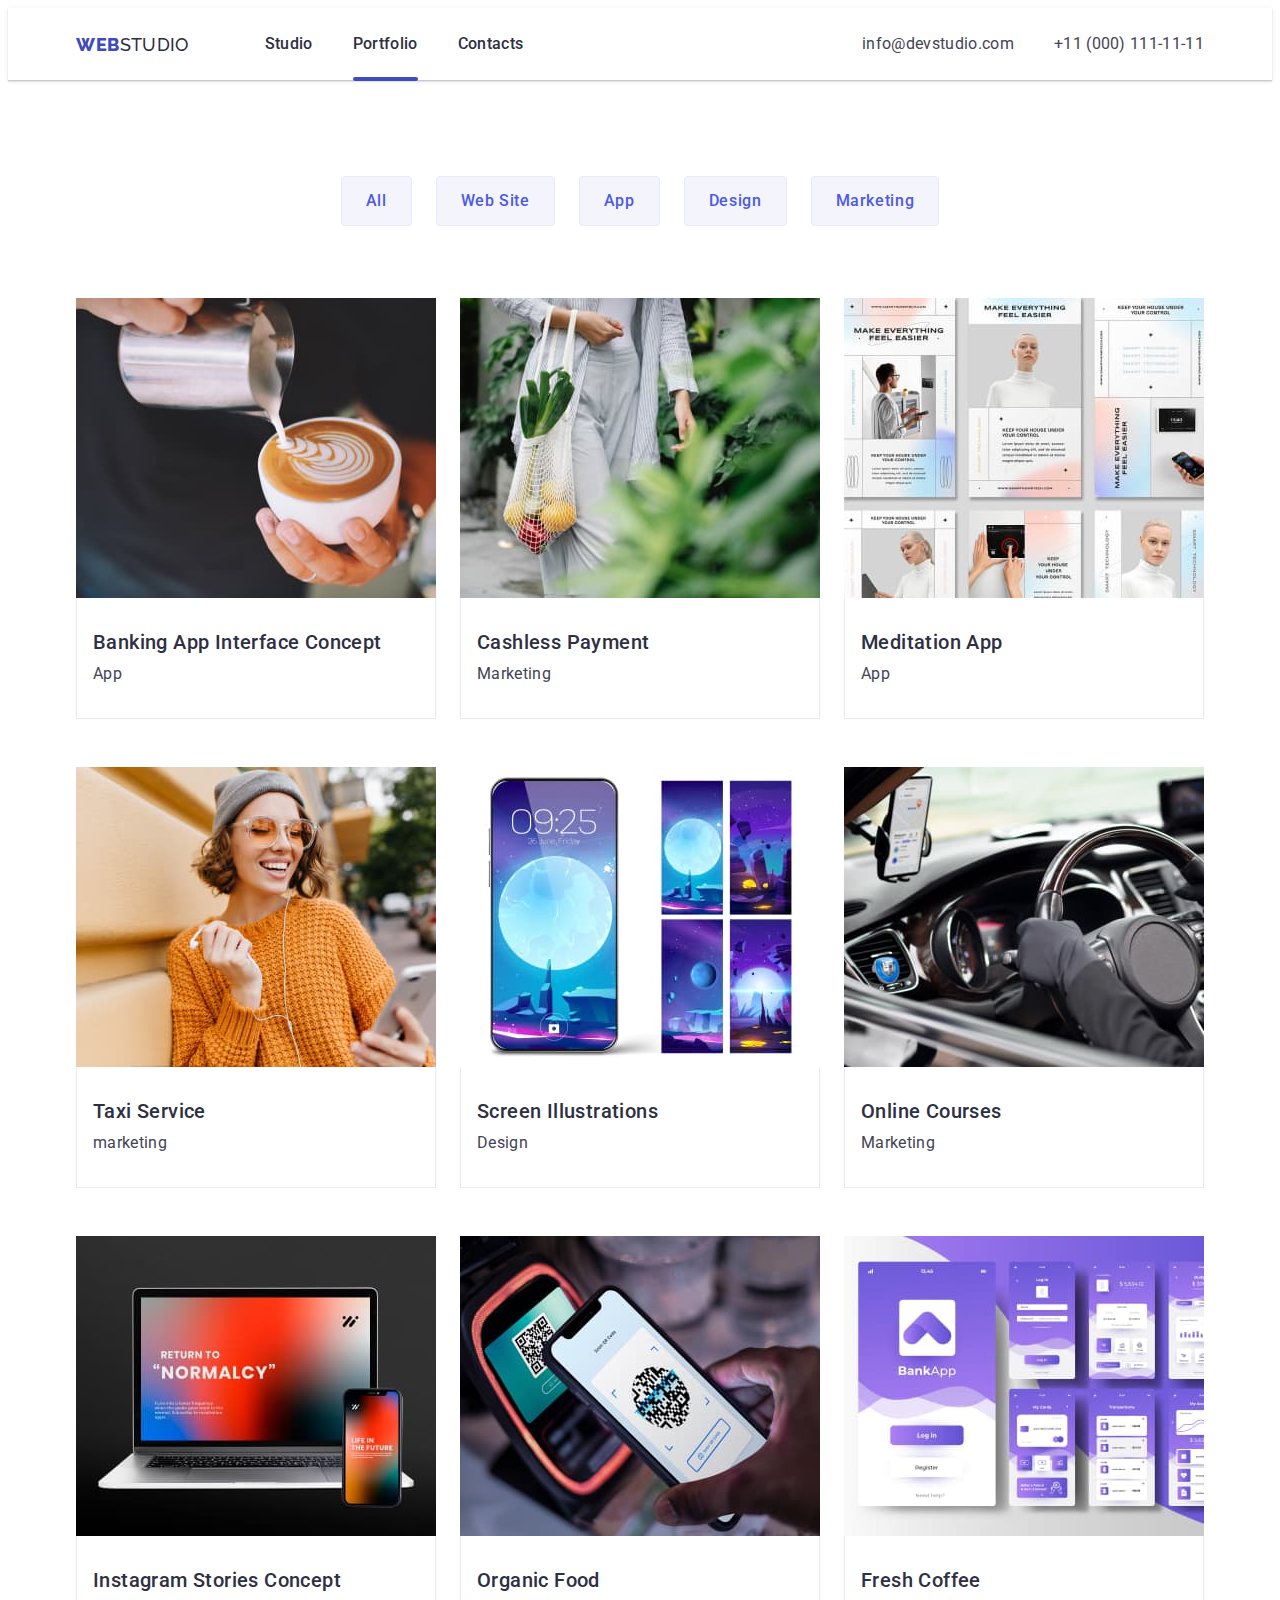
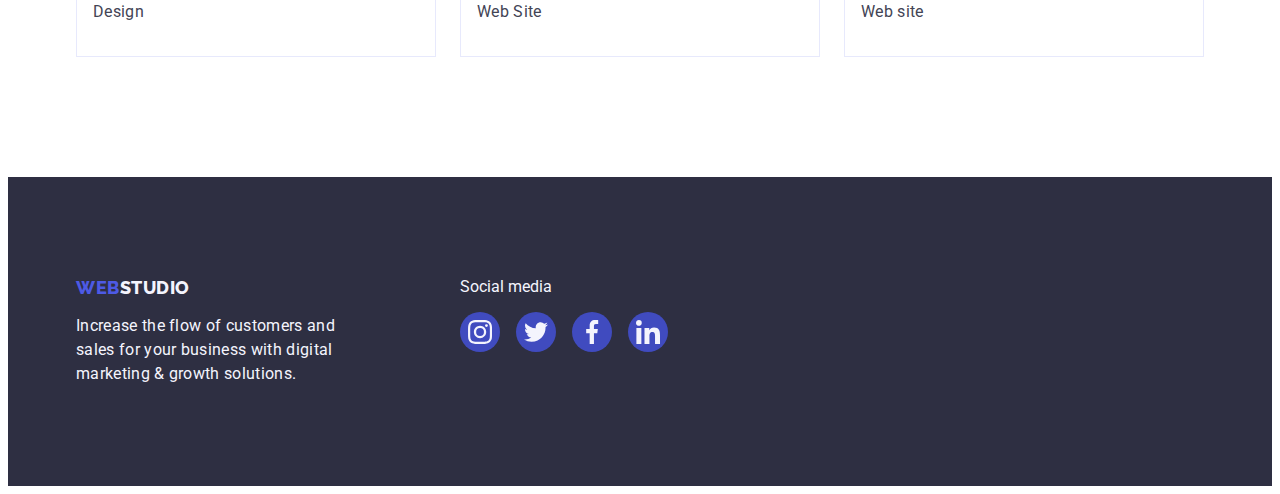
==== portfolio.html @ 316745db "1.01 studio" ====
<!DOCTYPE html>
<html lang="en">
  <head>
    <meta charset="UTF-8" />
    <meta name="viewport" content="width=device-width, initial-scale=1.0" />
    <link rel="preconnect" href="https://fonts.googleapis.com" />
    <link rel="preconnect" href="https://fonts.gstatic.com" crossorigin />
    <link
      href="https://fonts.googleapis.com/css2?family=Raleway:wght@800&family=Roboto:wght@400;500;700;900&display=swap"
      rel="stylesheet"
    />
    <link
      rel="stylesheet"
      href="https://cdnjs.cloudflare.com/ajax/libs/modern-normalize/2.0.0/modern-normalize.min.css"
      integrity="sha512-4xo8blKMVCiXpTaLzQSLSw3KFOVPWhm/TRtuPVc4WG6kUgjH6J03IBuG7JZPkcWMxJ5huwaBpOpnwYElP/m6wg=="
      crossorigin="anonymous"
      referrerpolicy="no-referrer"
    />
    <link href="./css/styles.css" rel="stylesheet" />
    <title>Document</title>
  </head>
  <body>
    <header class="header">
      <div class="container">
        <nav class="nav-header-container">
          <a class="link darklogo" href="./index.html"
            >Web<span class="span-header">Studio</span></a
          >
          <ul class="list header-list-container">
            <li>
              <a class="link menu-list-item" href="./index.html">Studio</a>
            </li>
            <li>
              <a class="link menu-list-item current" href="./portfolio.html"
                >Portfolio</a
              >
            </li>
            <li>
              <a class="link menu-list-item" href="">Contacts</a>
            </li>
          </ul>
        </nav>
        <address class="contacts">
          <ul class="list contacts-list-container">
            <li>
              <a class="link menu-list-item" href="mailto:info@devstudio.com"
                >info@devstudio.com</a
              >
            </li>
            <li>
              <a class="link menu-list-item" href="tel:+110001111111"
                >+11 (000) 111-11-11</a
              >
            </li>
          </ul>
        </address>
      </div>
    </header>
    <main>
      <section id="main" class="portfolio-section-first">
        <div class="container">
          <h1 class="visually-hidden">buttons</h1>
          <ul class="list buttons-section-first">
            <li><button type="button" class="button other">All</button></li>
            <li>
              <button type="button" class="button other">Web Site</button>
            </li>
            <li><button type="button" class="button other">App</button></li>
            <li><button type="button" class="button other">Design</button></li>
            <li>
              <button type="button" class="button other">Marketing</button>
            </li>
          </ul>
          <ul class="list portfolio-table-section-first">
            <li class="portfolio-list-table">
              <a class="link portfolio-card">
                <div class="portfolio-table-ani">
                  <img
                  src="./images/portfolio-1.jpg"
                  alt="banking app interface concept"
                  width="360"
                  height="300"
                />
                <div class="overlay">
                  <p class="overlay-text">
                  14 Stylish and User-Friendly App Design Concepts · Task Manager App · Calorie Tracker App · Exotic Fruit Ecommerce App · Cloud Storage App
                </p>
                </div>
                </div>
                <div class="portfolio-content">
                  <h2 class="portfolio-second">
                    Banking App Interface Concept
                  </h2>
                  <p class="portfolio-p">App</p>
                </div>
              </a>
            </li>
            <li class="portfolio-list-table">
              <a class="link portfolio-card">
                <div class="portfolio-table-ani">
                  <img
                  src="./images/portfolio-2.jpg"
                  alt="Cashless Payment"
                  width="360"
                  height="300"
                />
                <div class="overlay">
                  <p class="overlay-text">
                  14 Stylish and User-Friendly App Design Concepts · Task Manager App · Calorie Tracker App · Exotic Fruit Ecommerce App · Cloud Storage App
                </p>
                </div>
                </div>
                <div class="portfolio-content">
                  <h2 class="portfolio-second">
                    Cashless Payment
                  </h2>
                  <p class="portfolio-p">Marketing</p>
                </div>
              </a>
            </li>
            <li class="portfolio-list-table">
              <a class="link portfolio-card">
                <div class="portfolio-table-ani">
                  <img
                  src="./images/portfolio-3.jpg"
                  alt="Meditation App"
                  width="360"
                  height="300"
                />
                <div class="overlay">
                  <p class="overlay-text">
                  14 Stylish and User-Friendly App Design Concepts · Task Manager App · Calorie Tracker App · Exotic Fruit Ecommerce App · Cloud Storage App
                </p>
                </div>
                </div>
                <div class="portfolio-content">
                  <h2 class="portfolio-second">
                    Meditation App
                  </h2>
                  <p class="portfolio-p">App</p>
                </div>
              </a>
            </li><li class="portfolio-list-table">
              <a class="link portfolio-card">
                <div class="portfolio-table-ani">
                  <img
                  src="./images/portfolio-4.jpg"
                  alt="Taxi Service"
                  width="360"
                  height="300"
                />
                <div class="overlay">
                  <p class="overlay-text">
                  14 Stylish and User-Friendly App Design Concepts · Task Manager App · Calorie Tracker App · Exotic Fruit Ecommerce App · Cloud Storage App
                </p>
                </div>
                </div>
                <div class="portfolio-content">
                  <h2 class="portfolio-second">
                    Taxi Service
                  </h2>
                  <p class="portfolio-p">marketing</p>
                </div>
              </a>
            </li>
            <li class="portfolio-list-table">
              <a class="link portfolio-card">
                <div class="portfolio-table-ani">
                  <img
                  src="./images/portfolio-5.jpg"
                  alt="Screen Illustrations"
                  width="360"
                  height="300"
                />
                <div class="overlay">
                  <p class="overlay-text">
                  14 Stylish and User-Friendly App Design Concepts · Task Manager App · Calorie Tracker App · Exotic Fruit Ecommerce App · Cloud Storage App
                </p>
                </div>
                </div>
                <div class="portfolio-content">
                  <h2 class="portfolio-second">
                    Screen Illustrations
                  </h2>
                  <p class="portfolio-p">Design</p>
                </div>
              </a>
            </li><li class="portfolio-list-table">
              <a class="link portfolio-card">
                <div class="portfolio-table-ani">
                  <img
                  src="./images/portfolio-6.jpg"
                  alt="Online Courses"
                  width="360"
                  height="300"
                />
                <div class="overlay">
                  <p class="overlay-text">
                  14 Stylish and User-Friendly App Design Concepts · Task Manager App · Calorie Tracker App · Exotic Fruit Ecommerce App · Cloud Storage App
                </p>
                </div>
                </div>
                <div class="portfolio-content">
                  <h2 class="portfolio-second">
                    Online Courses
                  </h2>
                  <p class="portfolio-p">Marketing</p>
                </div>
              </a>
            </li><li class="portfolio-list-table">
              <a class="link portfolio-card">
                <div class="portfolio-table-ani">
                  <img
                  src="./images/portfolio-7.jpg"
                  alt="Instagram Stories Concept"
                  width="360"
                  height="300"
                />
                <div class="overlay">
                  <p class="overlay-text">
                  14 Stylish and User-Friendly App Design Concepts · Task Manager App · Calorie Tracker App · Exotic Fruit Ecommerce App · Cloud Storage App
                </p>
                </div>
                </div>
                <div class="portfolio-content">
                  <h2 class="portfolio-second">
                    Instagram Stories Concept
                  </h2>
                  <p class="portfolio-p">Design</p>
                </div>
              </a>
            </li><li class="portfolio-list-table">
              <a class="link portfolio-card">
                <div class="portfolio-table-ani">
                  <img
                  src="./images/portfolio-8.jpg"
                  alt="Organic Food"
                  width="360"
                  height="300"
                />
                <div class="overlay">
                  <p class="overlay-text">
                  14 Stylish and User-Friendly App Design Concepts · Task Manager App · Calorie Tracker App · Exotic Fruit Ecommerce App · Cloud Storage App
                </p>
                </div>
                </div>
                <div class="portfolio-content">
                  <h2 class="portfolio-second">
                    Organic Food
                  </h2>
                  <p class="portfolio-p">Web Site</p>
                </div>
              </a>
            </li>
            <li class="portfolio-list-table">
              <a class="link portfolio-card">
                <div class="portfolio-table-ani">
                  <img
                  src="./images/portfolio-9.jpg"
                  alt="Fresh Coffee"
                  width="360"
                  height="300"
                />
                <div class="overlay">
                  <p class="overlay-text">
                  14 Stylish and User-Friendly App Design Concepts · Task Manager App · Calorie Tracker App · Exotic Fruit Ecommerce App · Cloud Storage App
                </p>
                </div>
                </div>
                <div class="portfolio-content">
                  <h2 class="portfolio-second">
                    Fresh Coffee
                  </h2>
                  <p class="portfolio-p">Web site</p>
                </div>
              </a>
            </li>
          </ul>
        </div>
      </section>
    </main>
    <footer class="footer">
      <div class="container">
        <div class="footer-logo-container">
          <a href="./index.html" class="footer-logo link"
            >Web<span class="footer-span">Studio</span></a
          >
          <p class="footer-text">
            Increase the flow of customers and sales for your business with
            digital marketing & growth solutions.
          </p>
        </div>
      
      <div class="footer-social-media">
        <p>Social media</p>
        <div class="footer-social-media-icons">
          <div class="footer-icons">
            <svg class="try" width="24" height="24">
              <use href="./icons.svg#icon-instagram"></use>
            </svg>
          </div>
          <div class="footer-icons">
            <svg class="try" width="24" height="24">
              <use href="./icons.svg#icon-twitter"></use>
            </svg>
          </div>
          <div class="footer-icons">
            <svg class="try" width="24" height="24">
              <use href="./icons.svg#icon-facebook"></use>
            </svg>
          </div>
          <div class="footer-icons">
            <svg class="try" width="24" height="24">
              <use href="./icons.svg#icon-linkedin"></use>
            </svg>
          </div>
        </div>
      </div>
      </div>
      </footer>
    
  </body>
</html>
---- css/styles.css ----
:root {
  --font-family: "Roboto", sans-serif;
  --font-family-raleway: "Raleway", sans-serif;
  --color: #434455;
  --background-color: #ffffff;
  --primary-brand-color: #4d5ae5;
  --pressed-state-color: #404bbf;
  --dark-color: #2e2f42;
  --success-color: #31d0aa;
  --text-color: #434455;
  --subtle-text-color: #8e8f99;
  --light-text-color: #f4f4fd;
  --accent-color: #e7e9fc;
}
* {
  box-sizing: border-box;
}

h1,
h2,
h3,
h4,
h5,
h6,
p {
  margin: 0;
}
ul,
ol {
  padding-left: 0;
  margin: 0;
}
img {
  display: block;
}
button {
  border: none;
}

body {
  font-family: var(--font-family);
  color: var(--color);
  background-color: var(--background-color);
}

.darklogo {
  font-family: var(--font-family-raleway);
  font-weight: 800;
  font-size: 18px;
  line-height: 1.17;
  letter-spacing: 0.03em;
  text-transform: uppercase;
  color: var(--pressed-state-color);
  margin-right: 76px; 
  transition: color 250ms cubic-bezier(0.4, 0, 0.2, 1);
}

.darklogo:hover {
  /* transition: color 250ms cubic-bezier(0.4, 0, 0.2, 1); */
}

.darklogo span {
  color: #2e2f42;
  list-style: none;
  font-weight: 500;
  font-size: 18px;
  line-height: 1.5;
  letter-spacing: 0.02em;
}
.link {
  text-decoration: none;
}

.menu-list-item {
  position: relative;
  display: flex;
  font-size: 16px;
  font-style: normal;
  font-weight: 500;
  line-height: 1.5;
  letter-spacing: 0.02em;
  color: var(--dark-color);
  padding-bottom: 24px;
  padding-top: 24px;
  transition: color 250ms ease;
}

.list {
  list-style: none;
}

.contacts .menu-list-item {
  font-weight: 400;
  color: var(--text-color);
}

.contacts {
  font-style: normal;
}
.menu-list-item:hover,
.menu-list-item:focus {
  transition: color 250ms cubic-bezier(0.4, 0, 0.2, 1);
  color: var(--pressed-state-color);
}

.section-first {
  max-width: 1440px;
  margin: 0 auto;
  padding: 188px 0;
  background-image: linear-gradient(
      rgba(46, 47, 66, 0.7),
      rgba(46, 47, 66, 0.7)
    ),
    url(../images/herobg.jpg);
  background-repeat: no-repeat;
  background-position: center;
}

.h-main {
  font-size: 56px;
  line-height: 1.07;
  text-align: center;
  letter-spacing: 0.02em;
  color: #ffffff;
  max-width: 496px;
  margin-right: auto;
  margin-left: auto;
  margin-bottom: 48px;
}

.btn-main {
  display: block;
  min-width: 169px;
  background-color: #4d5ae5;
  font-family: "Roboto", sans-serif;
  font-weight: 500;
  font-size: 16px;
  line-height: 1.5;
  letter-spacing: 0.04em;
  color: #ffffff;
  cursor: pointer;
  border-radius: 4px;
  background: var(--iris, #4d5ae5);
  box-shadow: 0px 4px 4px 0px rgba(0, 0, 0, 0.15);
  padding: 16px 32px;
  margin-right: auto;
  margin-left: auto;
  transition: background-color 250ms ease;
}

.btn-main:hover {
  background-color: #404bbf;
  cursor: pointer;
}

.btn-main:focus {
  background-color: #404bbf;
  cursor: pointer;
}

.section-second-h-second {
  font-weight: 500;
  font-size: 20px;
  line-height: 1.2;
  letter-spacing: 0.02em;
  color: var(--dark-color);
}

.list p {
  line-height: 1.5;
  letter-spacing: 0.02em;
}

.section-third-h-second {
  font-size: 36px;
  line-height: 1.11;
  text-align: center;
  letter-spacing: 0.02em;
  text-transform: capitalize;
  color: var(--dark-color);
}

.section-third {
  padding-bottom: 120px;
}

.section-fourth {
  background-color: #f4f4fd;
  padding: 120px 0;
}
.section-fourth-h-second {
  margin-bottom: 72px;
  font-size: 36px;
  line-height: 1.11;
  text-align: center;
  letter-spacing: 0.02em;
  text-transform: capitalize;
  color: var(--dark-color);
}

.section4 .list {
  background-color: #ffffff;
}
.section-fourth-h-third {
  font-family: Roboto;
  font-size: 20px;
  font-style: normal;
  font-weight: 500;
  line-height: 1.2;
  letter-spacing: 0.02em;
  color: var(--dark-color);
}

.section-fourth p {
  font-size: 16px;
  line-height: 1.5;
  letter-spacing: 0.02em;
  padding-bottom: 8px;
}
.footer {
  background-color: #2e2f42;
  padding: 100px 0;
}

.footer-text {
  line-height: 1.5;
  color: var(--light-text-color);
  letter-spacing: 0.02em;
}

.footer-logo {
  font-family: "Raleway", sans-serif;
  font-weight: 800;
  font-size: 18px;
  line-height: 1.17;
  letter-spacing: 0.03em;
  text-transform: uppercase;
  color: var(--primary-brand-color);
}

.footer-span {
  color: var(--light-text-color);
}

.button {
  border: 1px solid #e7e9fc;
  text-align: center;
  font-family: Roboto, sans-serif;
  font-size: 16px;
  font-style: normal;
  font-weight: 500;
  line-height: 1.5;
  letter-spacing: 0.04em;
  cursor: pointer;
  color: var(--primary-brand-color);
  padding: 12px 24px;
  border-radius: 4px;
  background-color: #f4f4fd;
}
.other {
  transition: color 250ms ease, background-color 250ms ease;
}
.other:hover {
  background-color: var(--pressed-state-color);
  color: #ffffff;
  cursor: pointer;
  border: 1px solid transparent;
}

.other:focus {
  background-color: var(--pressed-state-color);
  color: #ffffff;
  cursor: pointer;
  border: 1px solid transparent;
}

.buttons-section-first {
  margin-bottom: 72px;
}

.portfolio-second {
  font-weight: 500;
  font-size: 20px;
  line-height: 1.2;
  letter-spacing: 0.02em;
  color: var(--dark-color);
}

.portfolio-p {
  font-size: 16px;
  line-height: 1.5;
  letter-spacing: 0.02em;
  color: var(--color);
}

.section-second {
  padding: 120px 0;
}

.section-second-h-third {
  margin-bottom: 8px;
  font-weight: 500;
  font-size: 20px;
  line-height: 1.2;
  letter-spacing: 0.02em;
  color: var(--dark-color);
}

/* .section-fourth-list-li {
  background-color: red;
} */

.section-fourth-list-li :hover .social-media-container {
  background-color: var(--pressed-state-color);
}

.porfolio-list-li {
  font-weight: 500;
  line-height: 1.5;
  letter-spacing: 0.02em;
  color: var(--dark-color);
}

.porfolio-list-li:hover {
  color: #404bbf;
}

.porfolio-list-li:focus {
  color: #404bbf;
}

.container {
  width: 1158px;
  padding-left: 15px;
  padding-right: 15px;
  margin: 0 auto;
}

.header {
  box-shadow: 0px 2px 1px rgba(46, 47, 66, 0.08),
    0px 1px 1px rgba(46, 47, 66, 0.16), 0px 1px 6px rgba(46, 47, 66, 0.08);
}

header .container {
  display: flex;
  justify-content: space-between;
  align-items: center;
}

/* .header {
  border-bottom: 1px solid #e7e9fc;
} */

.header-list-container,
.nav-header-container,
.contacts-list-container {
  display: flex;
  flex-direction: row;
  align-items: center;
}

.nav-header-container {
  position: relative;
}

.header-list-container {
  gap: 40px;
}

.contacts-list-container {
  gap: 40px;
}

.section-second-list-container {
  display: flex;
  gap: 24px;
}
.section-second-list-container li {
  flex-basis: calc(100% / 4);
  flex-direction: column;
  align-items: flex-start;
  gap: 8px;
  display: flex;
}
.section-third-h-second {
  margin-bottom: 72px;
}

.section-third-list-images {
  display: flex;
  gap: 24px;
}

.section-third-list-images li {
  display: inline-flex;
  flex-direction: column;
  align-items: flex-start;
}

.section-fourth-images {
  display: flex;
  gap: 24px;
}

.section-fourth-list-li {
  display: inline-flex;
  padding-bottom: 0px;
  flex-direction: column;
  justify-content: center;
  align-items: center;
  border-radius: 0px 0px 4px 4px;
  background: var(--white, #fff);
  box-shadow: 0px 2px 1px 0px rgba(46, 47, 66, 0.08),
    0px 1px 1px 0px rgba(46, 47, 66, 0.16),
    0px 1px 6px 0px rgba(46, 47, 66, 0.08);
}

.footer .container {
}

.footer-text {
  width: 264px;
}

.h-main {
  max-width: 496px;
}

.card-content {
  padding-top: 32px;
  padding-bottom: 32px;
  text-align: center;
  width: 100%;
}

.section-fourth-h-third {
  margin-bottom: 8px;
}

.visually-hidden {
  position: absolute;
  width: 1px;
  height: 1px;
  margin: -1px;
  border: 0;
  padding: 0;
  white-space: nowrap;
  clip-path: inset(100%);
  clip: rect(0 0 0 0);
  overflow: hidden;
}

.buttons-section-first {
  display: flex;
  align-items: center;
  justify-content: center;
  gap: 24px;
}

.portfolio-table-section-first {
  display: flex;
  flex-wrap: wrap;
  column-gap: 24px;
  row-gap: 48px;
}

.portfolio-content {
  border: 1px solid #e7e9fc;
  border-top: none;
  padding: 32px 16px;
}

.portfolio-second {
  margin-bottom: 8px;
}

.portfolio-section-first {
  padding: 96px 0 120px 0;
}

.footer-logo {
  display: inline-block;
  margin-bottom: 16px;
}

.portfolio-list-table {
  width: calc((100% - 48px) / 3);
  transition: 250ms ease;
}

.section-fifth-h-second {
  display: flex;
  font-size: 36px;
  font-style: normal;
  font-weight: 700;
  line-height: 40px;
  letter-spacing: 0.72px;
  text-transform: capitalize;
  margin-bottom: 72px;
  justify-content: center;
}

.section-fifth {
  padding: 120px;
}

.list-advantages-box {
  border-radius: 4px;
  background: var(--cloud, #f4f4fd);
  width: 264px;
  height: 112px;
  display: flex;
  justify-content: center;
  align-items: center;
}

.social-media-container-list {
  display: flex;
  width: 100%;
  gap: 24px;
  justify-content: center;
}

.menu-list-item::after {
  display: block;
  content: "";
  width: 100%;
  height: 4px;
  position: absolute;
  bottom: 0;
  left: 0;
  border-radius: 2px;
}

.menu-list-item.current::after {
  background-color: var(--pressed-state-color);
  bottom: -1px;
}

.social-media-container {
  display: flex;
  align-items: center;
  justify-content: center;
  border-radius: 50%;
  width: 40px;
  height: 40px;
  background-color: var(--primary-brand-color);
  transition: background-color 250ms ease;
}
.customers-list-container {
  display: flex;
  width: 100%;
  gap: 24px;
}

.customers-logos {
  border-radius: 4px;
  border: 1px solid var(--lightslate, #8e8f99);
}

.footer-icons {
  border-radius: 50%;
  background-color: #404bbf;
  width: 40px;
  height: 40px;
  display: flex;
  align-items: center;
  justify-content: center;
}

.footer-social-media {
  display: flex;
  flex-direction: column;
  width: 208px;
  height: 80px;
  gap: 16px;
}

.footer-social-media-icons {
  display: flex;
  gap: 16px;
}

.footer-social-media p {
  color: var(--light-text-color);
}

footer .container {
  display: flex;
  gap: 120px;
}
.customers-logos-icons {
  fill: #8e8f99;
  transition: fill 250ms ease;
}

.customers-logos-icons:hover,
.customers-logos-icons:focus {
  fill: #404bbf;
}

.try {
  fill: #f4f4fd;
}

.backdrop.is-hidden {
  opacity: 0;
  pointer-events: none;
  visibility: hidden;
}

.backdrop {
  position: fixed;
  top: 0;
  left: 0;
  width: 100%;
  height: 100%;
  background-color: rgba(46, 47, 66, 0.7);
  transition: transform 250ms ease-in opacity 250ms ease-out;
  transition: opacity 250ms ease-out, visibility 250ms ease-out;
}

.modal {
  width: 408px;
  height: 584px;

  border-radius: 4px;
  background: var(--dairy, #fcfcfc);
  box-shadow: 0px 2px 1px 0px rgba(0, 0, 0, 0.2),
    0px 1px 3px 0px rgba(0, 0, 0, 0.12), 0px 1px 1px 0px rgba(0, 0, 0, 0.14);

  position: absolute;
  top: 50%;
  left: 50%;

  transform: translateX(-50%) translateY(-50%);
  opacity: 1;
}

.backdrop.is-hidden .modal {
  transform: translateX(-50%) translateY(-70%);
  opacity: 0;
}

.modal-btn {
  position: absolute;
  top: 24px;
  right: 24px;
  display: flex;
  align-items: center;
  justify-content: center;
  padding: 0;
  background-color: transparent;
}

.overlay {
  position: absolute;
  top: 0;
  left: 0;
  width: 100%;
  height: 100%;

  transform: translateY(100%);
  transition-property: transform;
  transition-duration: 300ms;
  display: flex;
  align-items: center;
  justify-content: center;

  background: var(--iris, #4d5ae5);
}

.overlay-text {
  color: var(--cloud, #f4f4fd);
  /* Body */
  font-family: Roboto;
  font-size: 16px;
  font-style: normal;
  font-weight: 400;
  line-height: 24px; /* 150% */
  letter-spacing: 0.32px;
  width: 296px;
  height: 96px;
}

.portfolio-table-ani {
  position: relative;
  overflow: hidden;
}

.portfolio-table-ani:hover .overlay {
  transform: translateY(0);
}

.portfolio-list-table:hover {
  background: var(--white, #fff);
  box-shadow: 0px 2px 1px 0px rgba(46, 47, 66, 0.08),
    0px 1px 1px 0px rgba(46, 47, 66, 0.16),
    0px 1px 6px 0px rgba(46, 47, 66, 0.08);
}
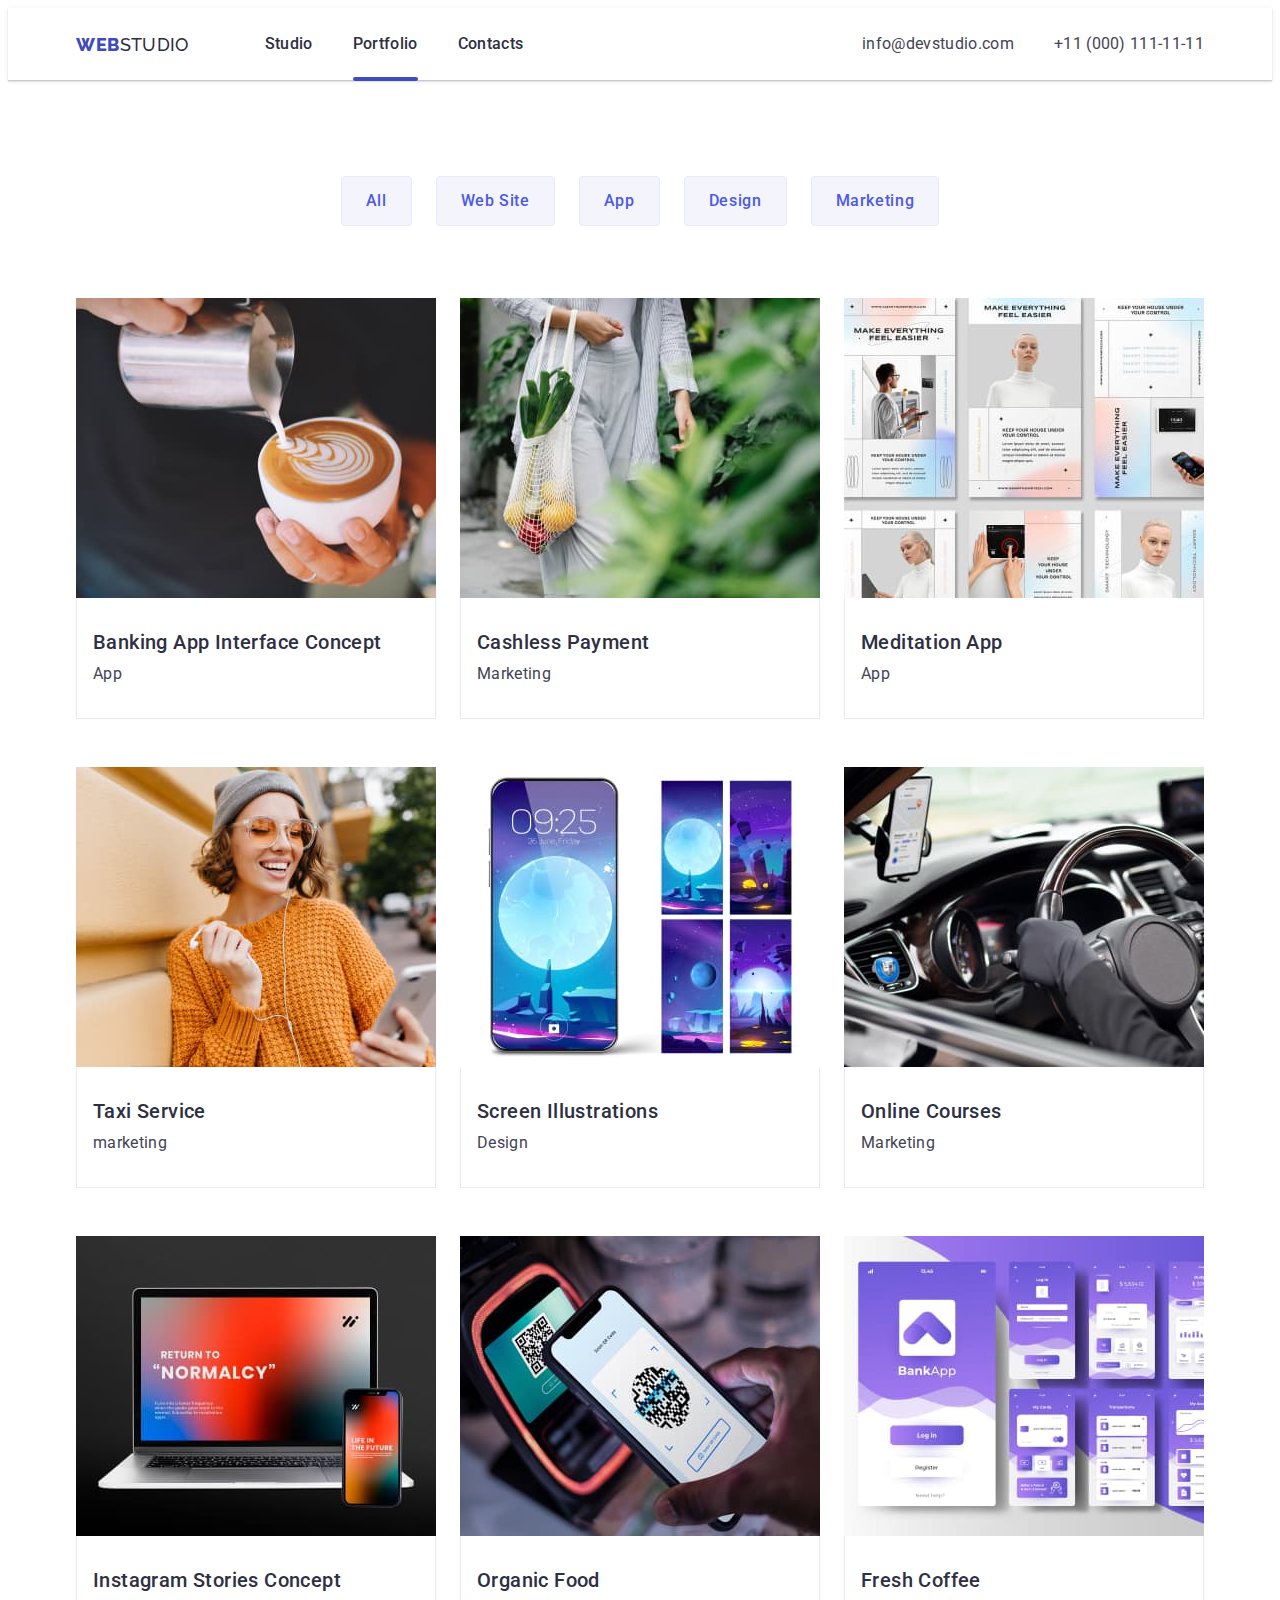
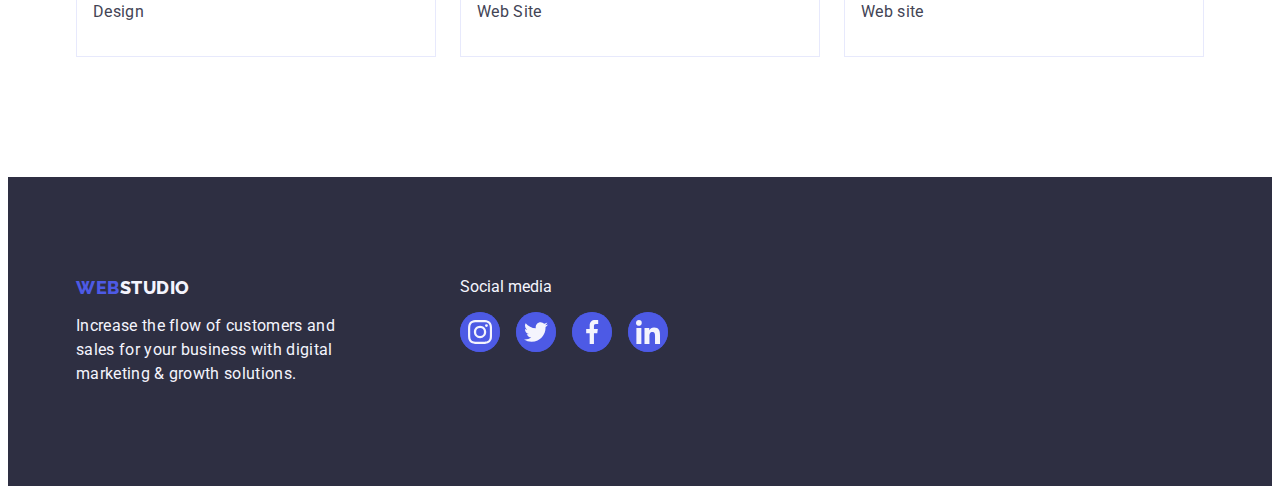
==== commit ceb94770: "1.07" ====
--- a/portfolio.html
+++ b/portfolio.html
@@ -251,8 +251,7 @@
                   <p class="portfolio-p">Web Site</p>
                 </div>
               </a>
-            </li>
-            <li class="portfolio-list-table">
+            </li><li class="portfolio-list-table">
               <a class="link portfolio-card">
                 <div class="portfolio-table-ani">
                   <img
@@ -293,28 +292,36 @@
       
       <div class="footer-social-media">
         <p>Social media</p>
-        <div class="footer-social-media-icons">
-          <div class="footer-icons">
-            <svg class="try" width="24" height="24">
-              <use href="./icons.svg#icon-instagram"></use>
-            </svg>
-          </div>
-          <div class="footer-icons">
-            <svg class="try" width="24" height="24">
-              <use href="./icons.svg#icon-twitter"></use>
-            </svg>
-          </div>
-          <div class="footer-icons">
-            <svg class="try" width="24" height="24">
-              <use href="./icons.svg#icon-facebook"></use>
-            </svg>
-          </div>
-          <div class="footer-icons">
-            <svg class="try" width="24" height="24">
-              <use href="./icons.svg#icon-linkedin"></use>
-            </svg>
-          </div>
-        </div>
+          <ul class="footer-icons-list">
+              <li class="footer-icons">
+                <a href="" class="footer-links-icons">
+                <svg class="try" width="24" height="24">
+                  <use href="./images/icons.svg#icon-instagram"></use>
+                </svg>
+                </a>
+              </li>
+              <li class="footer-icons">
+                <a href="" class="footer-links-icons">
+                <svg class="try" width="24" height="24">
+                  <use href="./images/icons.svg#icon-twitter"></use>
+                </svg>
+                </a>
+              </li>
+              <li class="footer-icons">
+                <a href="" class="footer-links-icons">
+                <svg class="try" width="24" height="24">
+                  <use href="./images/icons.svg#icon-facebook"></use>
+                </svg>
+                </a>
+              </li>
+              <li class="footer-icons">
+                <a href="" class="footer-links-icons">
+                <svg class="try" width="24" height="24">
+                  <use href="./images/icons.svg#icon-linkedin"></use>
+                </svg>
+                </a>
+              </li>
+          </ul>
       </div>
       </div>
       </footer>
--- a/css/styles.css
+++ b/css/styles.css
@@ -27,6 +27,7 @@
 }
 ul,
 ol {
+  list-style-type: none;
   padding-left: 0;
   margin: 0;
 }
@@ -547,7 +548,7 @@
   background-color: var(--primary-brand-color);
   transition: background-color 250ms ease;
 }
-.customers-list-container {
+.customers-list-logos {
   display: flex;
   width: 100%;
   gap: 24px;
@@ -576,7 +577,7 @@
   gap: 16px;
 }
 
-.footer-social-media-icons {
+.footer-icons-list {
   display: flex;
   gap: 16px;
 }
@@ -698,3 +699,14 @@
     0px 1px 1px 0px rgba(46, 47, 66, 0.16),
     0px 1px 6px 0px rgba(46, 47, 66, 0.08);
 }
+
+.footer-links-icons {
+  width: 100%;
+  height: 100%;
+  background-color: var(--primary-brand-color);
+  border-radius: 50%;
+  display: flex;
+  align-items: center;
+  justify-content: center;
+  
+}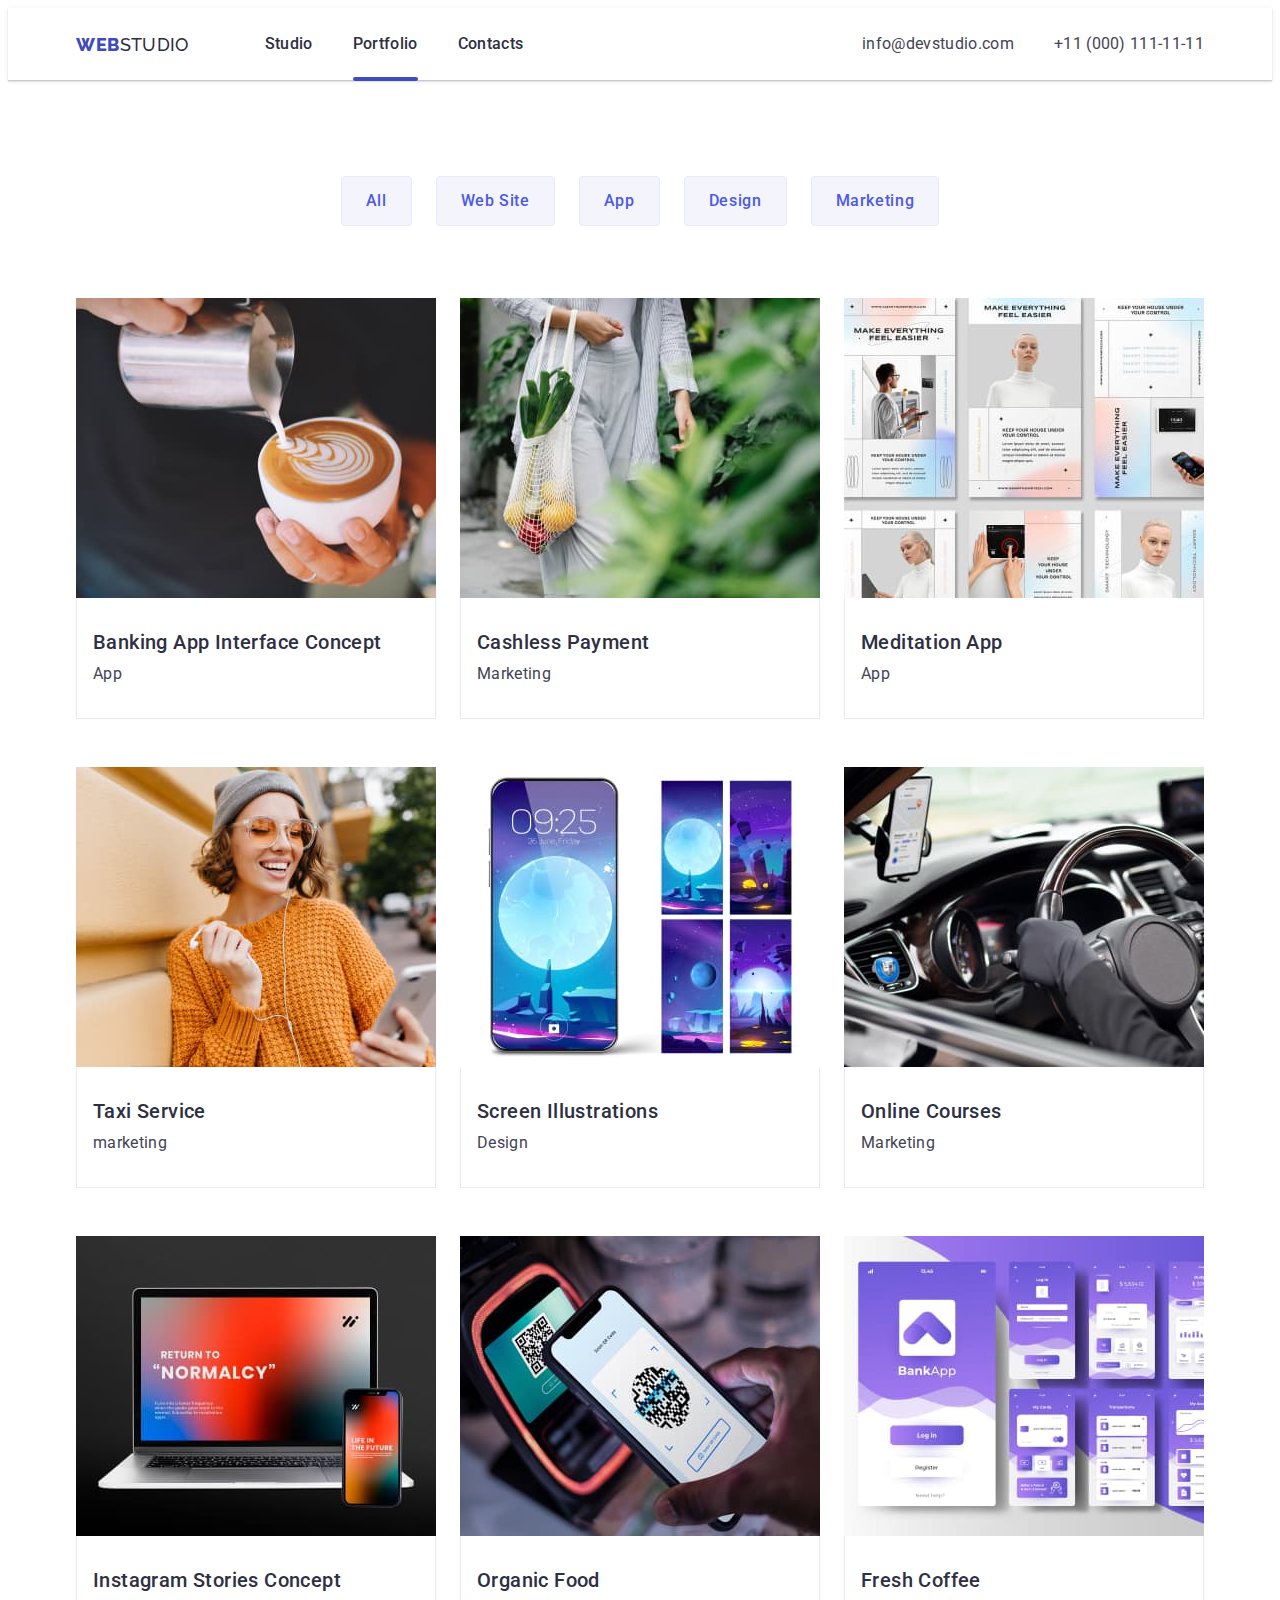
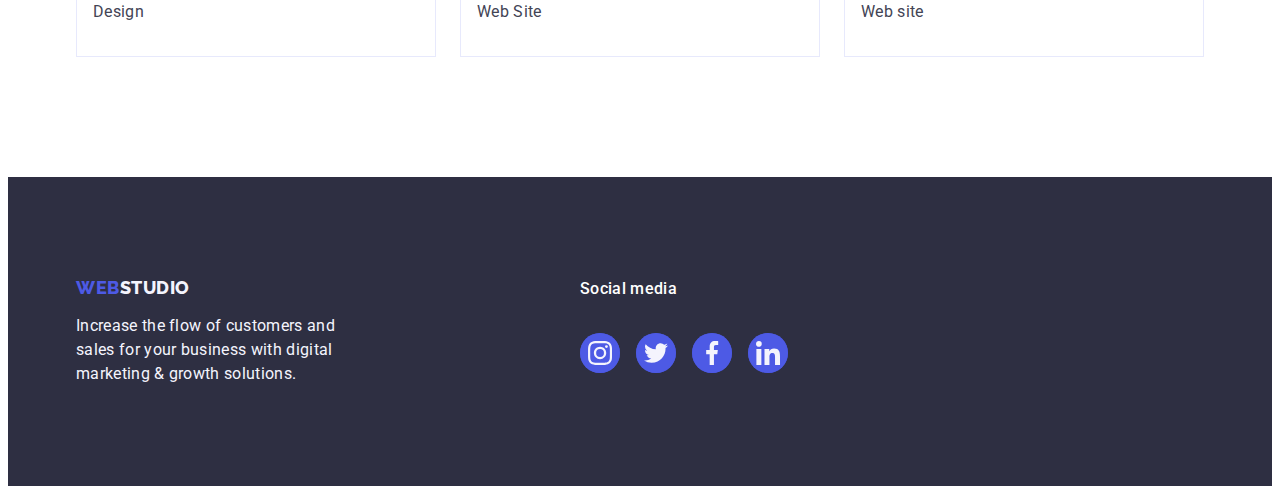
==== commit 656f3526: "1.1 home" ====
--- a/portfolio.html
+++ b/portfolio.html
@@ -76,16 +76,18 @@
               <a class="link portfolio-card">
                 <div class="portfolio-table-ani">
                   <img
-                  src="./images/portfolio-1.jpg"
-                  alt="banking app interface concept"
-                  width="360"
-                  height="300"
-                />
-                <div class="overlay">
-                  <p class="overlay-text">
-                  14 Stylish and User-Friendly App Design Concepts · Task Manager App · Calorie Tracker App · Exotic Fruit Ecommerce App · Cloud Storage App
-                </p>
-                </div>
+                    src="./images/portfolio-1.jpg"
+                    alt="banking app interface concept"
+                    width="360"
+                    height="300"
+                  />
+                  <div class="overlay">
+                    <p class="overlay-text">
+                      14 Stylish and User-Friendly App Design Concepts · Task
+                      Manager App · Calorie Tracker App · Exotic Fruit Ecommerce
+                      App · Cloud Storage App
+                    </p>
+                  </div>
                 </div>
                 <div class="portfolio-content">
                   <h2 class="portfolio-second">
@@ -99,21 +101,21 @@
               <a class="link portfolio-card">
                 <div class="portfolio-table-ani">
                   <img
-                  src="./images/portfolio-2.jpg"
-                  alt="Cashless Payment"
-                  width="360"
-                  height="300"
-                />
-                <div class="overlay">
-                  <p class="overlay-text">
-                  14 Stylish and User-Friendly App Design Concepts · Task Manager App · Calorie Tracker App · Exotic Fruit Ecommerce App · Cloud Storage App
-                </p>
-                </div>
-                </div>
-                <div class="portfolio-content">
-                  <h2 class="portfolio-second">
-                    Cashless Payment
-                  </h2>
+                    src="./images/portfolio-2.jpg"
+                    alt="Cashless Payment"
+                    width="360"
+                    height="300"
+                  />
+                  <div class="overlay">
+                    <p class="overlay-text">
+                      14 Stylish and User-Friendly App Design Concepts · Task
+                      Manager App · Calorie Tracker App · Exotic Fruit Ecommerce
+                      App · Cloud Storage App
+                    </p>
+                  </div>
+                </div>
+                <div class="portfolio-content">
+                  <h2 class="portfolio-second">Cashless Payment</h2>
                   <p class="portfolio-p">Marketing</p>
                 </div>
               </a>
@@ -122,43 +124,44 @@
               <a class="link portfolio-card">
                 <div class="portfolio-table-ani">
                   <img
-                  src="./images/portfolio-3.jpg"
-                  alt="Meditation App"
-                  width="360"
-                  height="300"
-                />
-                <div class="overlay">
-                  <p class="overlay-text">
-                  14 Stylish and User-Friendly App Design Concepts · Task Manager App · Calorie Tracker App · Exotic Fruit Ecommerce App · Cloud Storage App
-                </p>
-                </div>
-                </div>
-                <div class="portfolio-content">
-                  <h2 class="portfolio-second">
-                    Meditation App
-                  </h2>
+                    src="./images/portfolio-3.jpg"
+                    alt="Meditation App"
+                    width="360"
+                    height="300"
+                  />
+                  <div class="overlay">
+                    <p class="overlay-text">
+                      14 Stylish and User-Friendly App Design Concepts · Task
+                      Manager App · Calorie Tracker App · Exotic Fruit Ecommerce
+                      App · Cloud Storage App
+                    </p>
+                  </div>
+                </div>
+                <div class="portfolio-content">
+                  <h2 class="portfolio-second">Meditation App</h2>
                   <p class="portfolio-p">App</p>
                 </div>
               </a>
-            </li><li class="portfolio-list-table">
-              <a class="link portfolio-card">
-                <div class="portfolio-table-ani">
-                  <img
-                  src="./images/portfolio-4.jpg"
-                  alt="Taxi Service"
-                  width="360"
-                  height="300"
-                />
-                <div class="overlay">
-                  <p class="overlay-text">
-                  14 Stylish and User-Friendly App Design Concepts · Task Manager App · Calorie Tracker App · Exotic Fruit Ecommerce App · Cloud Storage App
-                </p>
-                </div>
-                </div>
-                <div class="portfolio-content">
-                  <h2 class="portfolio-second">
-                    Taxi Service
-                  </h2>
+            </li>
+            <li class="portfolio-list-table">
+              <a class="link portfolio-card">
+                <div class="portfolio-table-ani">
+                  <img
+                    src="./images/portfolio-4.jpg"
+                    alt="Taxi Service"
+                    width="360"
+                    height="300"
+                  />
+                  <div class="overlay">
+                    <p class="overlay-text">
+                      14 Stylish and User-Friendly App Design Concepts · Task
+                      Manager App · Calorie Tracker App · Exotic Fruit Ecommerce
+                      App · Cloud Storage App
+                    </p>
+                  </div>
+                </div>
+                <div class="portfolio-content">
+                  <h2 class="portfolio-second">Taxi Service</h2>
                   <p class="portfolio-p">marketing</p>
                 </div>
               </a>
@@ -167,109 +170,113 @@
               <a class="link portfolio-card">
                 <div class="portfolio-table-ani">
                   <img
-                  src="./images/portfolio-5.jpg"
-                  alt="Screen Illustrations"
-                  width="360"
-                  height="300"
-                />
-                <div class="overlay">
-                  <p class="overlay-text">
-                  14 Stylish and User-Friendly App Design Concepts · Task Manager App · Calorie Tracker App · Exotic Fruit Ecommerce App · Cloud Storage App
-                </p>
-                </div>
-                </div>
-                <div class="portfolio-content">
-                  <h2 class="portfolio-second">
-                    Screen Illustrations
-                  </h2>
+                    src="./images/portfolio-5.jpg"
+                    alt="Screen Illustrations"
+                    width="360"
+                    height="300"
+                  />
+                  <div class="overlay">
+                    <p class="overlay-text">
+                      14 Stylish and User-Friendly App Design Concepts · Task
+                      Manager App · Calorie Tracker App · Exotic Fruit Ecommerce
+                      App · Cloud Storage App
+                    </p>
+                  </div>
+                </div>
+                <div class="portfolio-content">
+                  <h2 class="portfolio-second">Screen Illustrations</h2>
                   <p class="portfolio-p">Design</p>
                 </div>
               </a>
-            </li><li class="portfolio-list-table">
-              <a class="link portfolio-card">
-                <div class="portfolio-table-ani">
-                  <img
-                  src="./images/portfolio-6.jpg"
-                  alt="Online Courses"
-                  width="360"
-                  height="300"
-                />
-                <div class="overlay">
-                  <p class="overlay-text">
-                  14 Stylish and User-Friendly App Design Concepts · Task Manager App · Calorie Tracker App · Exotic Fruit Ecommerce App · Cloud Storage App
-                </p>
-                </div>
-                </div>
-                <div class="portfolio-content">
-                  <h2 class="portfolio-second">
-                    Online Courses
-                  </h2>
+            </li>
+            <li class="portfolio-list-table">
+              <a class="link portfolio-card">
+                <div class="portfolio-table-ani">
+                  <img
+                    src="./images/portfolio-6.jpg"
+                    alt="Online Courses"
+                    width="360"
+                    height="300"
+                  />
+                  <div class="overlay">
+                    <p class="overlay-text">
+                      14 Stylish and User-Friendly App Design Concepts · Task
+                      Manager App · Calorie Tracker App · Exotic Fruit Ecommerce
+                      App · Cloud Storage App
+                    </p>
+                  </div>
+                </div>
+                <div class="portfolio-content">
+                  <h2 class="portfolio-second">Online Courses</h2>
                   <p class="portfolio-p">Marketing</p>
                 </div>
               </a>
-            </li><li class="portfolio-list-table">
-              <a class="link portfolio-card">
-                <div class="portfolio-table-ani">
-                  <img
-                  src="./images/portfolio-7.jpg"
-                  alt="Instagram Stories Concept"
-                  width="360"
-                  height="300"
-                />
-                <div class="overlay">
-                  <p class="overlay-text">
-                  14 Stylish and User-Friendly App Design Concepts · Task Manager App · Calorie Tracker App · Exotic Fruit Ecommerce App · Cloud Storage App
-                </p>
-                </div>
-                </div>
-                <div class="portfolio-content">
-                  <h2 class="portfolio-second">
-                    Instagram Stories Concept
-                  </h2>
+            </li>
+            <li class="portfolio-list-table">
+              <a class="link portfolio-card">
+                <div class="portfolio-table-ani">
+                  <img
+                    src="./images/portfolio-7.jpg"
+                    alt="Instagram Stories Concept"
+                    width="360"
+                    height="300"
+                  />
+                  <div class="overlay">
+                    <p class="overlay-text">
+                      14 Stylish and User-Friendly App Design Concepts · Task
+                      Manager App · Calorie Tracker App · Exotic Fruit Ecommerce
+                      App · Cloud Storage App
+                    </p>
+                  </div>
+                </div>
+                <div class="portfolio-content">
+                  <h2 class="portfolio-second">Instagram Stories Concept</h2>
                   <p class="portfolio-p">Design</p>
                 </div>
               </a>
-            </li><li class="portfolio-list-table">
-              <a class="link portfolio-card">
-                <div class="portfolio-table-ani">
-                  <img
-                  src="./images/portfolio-8.jpg"
-                  alt="Organic Food"
-                  width="360"
-                  height="300"
-                />
-                <div class="overlay">
-                  <p class="overlay-text">
-                  14 Stylish and User-Friendly App Design Concepts · Task Manager App · Calorie Tracker App · Exotic Fruit Ecommerce App · Cloud Storage App
-                </p>
-                </div>
-                </div>
-                <div class="portfolio-content">
-                  <h2 class="portfolio-second">
-                    Organic Food
-                  </h2>
+            </li>
+            <li class="portfolio-list-table">
+              <a class="link portfolio-card">
+                <div class="portfolio-table-ani">
+                  <img
+                    src="./images/portfolio-8.jpg"
+                    alt="Organic Food"
+                    width="360"
+                    height="300"
+                  />
+                  <div class="overlay">
+                    <p class="overlay-text">
+                      14 Stylish and User-Friendly App Design Concepts · Task
+                      Manager App · Calorie Tracker App · Exotic Fruit Ecommerce
+                      App · Cloud Storage App
+                    </p>
+                  </div>
+                </div>
+                <div class="portfolio-content">
+                  <h2 class="portfolio-second">Organic Food</h2>
                   <p class="portfolio-p">Web Site</p>
                 </div>
               </a>
-            </li><li class="portfolio-list-table">
-              <a class="link portfolio-card">
-                <div class="portfolio-table-ani">
-                  <img
-                  src="./images/portfolio-9.jpg"
-                  alt="Fresh Coffee"
-                  width="360"
-                  height="300"
-                />
-                <div class="overlay">
-                  <p class="overlay-text">
-                  14 Stylish and User-Friendly App Design Concepts · Task Manager App · Calorie Tracker App · Exotic Fruit Ecommerce App · Cloud Storage App
-                </p>
-                </div>
-                </div>
-                <div class="portfolio-content">
-                  <h2 class="portfolio-second">
-                    Fresh Coffee
-                  </h2>
+            </li>
+            <li class="portfolio-list-table">
+              <a class="link portfolio-card">
+                <div class="portfolio-table-ani">
+                  <img
+                    src="./images/portfolio-9.jpg"
+                    alt="Fresh Coffee"
+                    width="360"
+                    height="300"
+                  />
+                  <div class="overlay">
+                    <p class="overlay-text">
+                      14 Stylish and User-Friendly App Design Concepts · Task
+                      Manager App · Calorie Tracker App · Exotic Fruit Ecommerce
+                      App · Cloud Storage App
+                    </p>
+                  </div>
+                </div>
+                <div class="portfolio-content">
+                  <h2 class="portfolio-second">Fresh Coffee</h2>
                   <p class="portfolio-p">Web site</p>
                 </div>
               </a>
@@ -289,42 +296,41 @@
             digital marketing & growth solutions.
           </p>
         </div>
-      
-      <div class="footer-social-media">
-        <p>Social media</p>
+
+        <div class="footer-social-media">
+          <p class="footer-text-sm">Social media</p>
           <ul class="footer-icons-list">
-              <li class="footer-icons">
-                <a href="" class="footer-links-icons">
+            <li class="footer-icons">
+              <a href="" class="footer-links-icons">
                 <svg class="try" width="24" height="24">
                   <use href="./images/icons.svg#icon-instagram"></use>
                 </svg>
-                </a>
-              </li>
-              <li class="footer-icons">
-                <a href="" class="footer-links-icons">
+              </a>
+            </li>
+            <li class="footer-icons">
+              <a href="" class="footer-links-icons">
                 <svg class="try" width="24" height="24">
                   <use href="./images/icons.svg#icon-twitter"></use>
                 </svg>
-                </a>
-              </li>
-              <li class="footer-icons">
-                <a href="" class="footer-links-icons">
+              </a>
+            </li>
+            <li class="footer-icons">
+              <a href="" class="footer-links-icons">
                 <svg class="try" width="24" height="24">
                   <use href="./images/icons.svg#icon-facebook"></use>
                 </svg>
-                </a>
-              </li>
-              <li class="footer-icons">
-                <a href="" class="footer-links-icons">
+              </a>
+            </li>
+            <li class="footer-icons">
+              <a href="" class="footer-links-icons">
                 <svg class="try" width="24" height="24">
                   <use href="./images/icons.svg#icon-linkedin"></use>
                 </svg>
-                </a>
-              </li>
-          </ul>
+              </a>
+            </li>
+          </ul>
+        </div>
       </div>
-      </div>
-      </footer>
-    
+    </footer>
   </body>
 </html>
--- a/css/styles.css
+++ b/css/styles.css
@@ -52,7 +52,7 @@
   letter-spacing: 0.03em;
   text-transform: uppercase;
   color: var(--pressed-state-color);
-  margin-right: 76px; 
+  margin-right: 76px;
   transition: color 250ms cubic-bezier(0.4, 0, 0.2, 1);
 }
 
@@ -227,6 +227,15 @@
   line-height: 1.5;
   color: var(--light-text-color);
   letter-spacing: 0.02em;
+  width: 264px;
+}
+
+.footer-text-sm {
+  font-weight: 500;
+  line-height: 1.5;
+  letter-spacing: 0.02em;
+  color: var(--background-color);
+  margin-bottom: 16px;
 }
 
 .footer-logo {
@@ -243,6 +252,11 @@
   color: var(--light-text-color);
 }
 
+.footer-links-icons:hover,
+.footer-links-icons:focus {
+  background-color: #31d0aa;
+}
+
 .button {
   border: 1px solid #e7e9fc;
   text-align: center;
@@ -259,13 +273,20 @@
   background-color: #f4f4fd;
 }
 .other {
-  transition: color 250ms ease, background-color 250ms ease;
+  transition: 250ms cubic-bezier(0.4, 0, 0.2, 1),
+    background-color 250ms cubic-bezier(0.4, 0, 0.2, 1),
+    border-color 250ms cubic-bezier(0.4, 0, 0.2, 1),
+    box-shadow 250ms cubic-bezier(0.4, 0, 0.2, 1);
 }
 .other:hover {
   background-color: var(--pressed-state-color);
   color: #ffffff;
   cursor: pointer;
   border: 1px solid transparent;
+  box-shadow: зі значенням 0px 3px 1px rgba(0, 0, 0, 0.1),
+    0px 2px 1px rgba(0, 0, 0, 0.08), 0px 2px 2px rgba(0, 0, 0, 0.12);
+  box-shadow: зі значенням 0px 3px 1px rgba(0, 0, 0, 0.1),
+    0px 2px 1px rgba(0, 0, 0, 0.08), 0px 2px 2px rgba(0, 0, 0, 0.12);
 }
 
 .other:focus {
@@ -273,6 +294,8 @@
   color: #ffffff;
   cursor: pointer;
   border: 1px solid transparent;
+  box-shadow: зі значенням 0px 3px 1px rgba(0, 0, 0, 0.1),
+    0px 2px 1px rgba(0, 0, 0, 0.08), 0px 2px 2px rgba(0, 0, 0, 0.12);
 }
 
 .buttons-section-first {
@@ -417,10 +440,6 @@
 }
 
 .footer .container {
-}
-
-.footer-text {
-  width: 264px;
 }
 
 .h-main {
@@ -486,10 +505,16 @@
 
 .portfolio-list-table {
   width: calc((100% - 48px) / 3);
-  transition: 250ms ease;
+  transition: box-shadow 250ms cubic-bezier(0.4, 0, 0.2, 1);
+}
+
+.portfolio-list-table:hover,
+.portfolio-list-table:focus {
 }
 
 .section-fifth-h-second {
+  color: var(--dark-color);
+  line-height: 1.11;
   display: flex;
   font-size: 36px;
   font-style: normal;
@@ -502,7 +527,8 @@
 }
 
 .section-fifth {
-  padding: 120px;
+  padding-top: 120px;
+  padding-bottom: 120px;
 }
 
 .list-advantages-box {
@@ -555,6 +581,8 @@
 }
 
 .customers-logos {
+  width: calc((100% - 120px) / 6);
+  height: 88px;
   border-radius: 4px;
   border: 1px solid var(--lightslate, #8e8f99);
 }
@@ -582,16 +610,16 @@
   gap: 16px;
 }
 
-.footer-social-media p {
+/* .footer-social-media p {
   color: var(--light-text-color);
-}
+} */
 
 footer .container {
   display: flex;
   gap: 120px;
 }
 .customers-logos-icons {
-  fill: #8e8f99;
+  fill: currentColor;
   transition: fill 250ms ease;
 }
 
@@ -708,5 +736,49 @@
   display: flex;
   align-items: center;
   justify-content: center;
-  
-}+  transition: background-color 250ms cubic-bezier(0.4, 0, 0.2, 1);
+}
+
+.social-media-links {
+  width: 100%;
+  height: 100%;
+  background-color: var(--primary-brand-color);
+  border-radius: 50%;
+  display: flex;
+  align-items: center;
+  justify-content: center;
+}
+
+.customers-links {
+  width: 100%;
+  height: 100%;
+  border: 1px solid #8e8f99;
+  border-radius: 4px;
+  display: flex;
+  justify-content: center;
+  align-items: center;
+  color: var(--subtle-text-color);
+  transition: border-color 250ms cubic-bezier(0.4, 0, 0.2, 1),
+    color 250ms cubic-bezier(0.4, 0, 0.2, 1);
+}
+
+.customers-links:hover,
+.customers-links:focus {
+  border-color: var(--pressed-state-color);
+  color: var(--pressed-state-color);
+}
+
+.portfolio-card {
+  display: block;
+}
+
+.portfolio-card:hover,
+.portfolio-card:focus {
+  box-shadow: 0px 1px 6px rgba(46, 47, 66, 0.08),
+    0px 1px 1px rgba(46, 47, 66, 0.16), 0px 2px 1px rgba(46, 47, 66, 0.08);
+}
+
+.footer-logo-container {
+  align-items: baseline;
+  margin-right: 120px;
+}
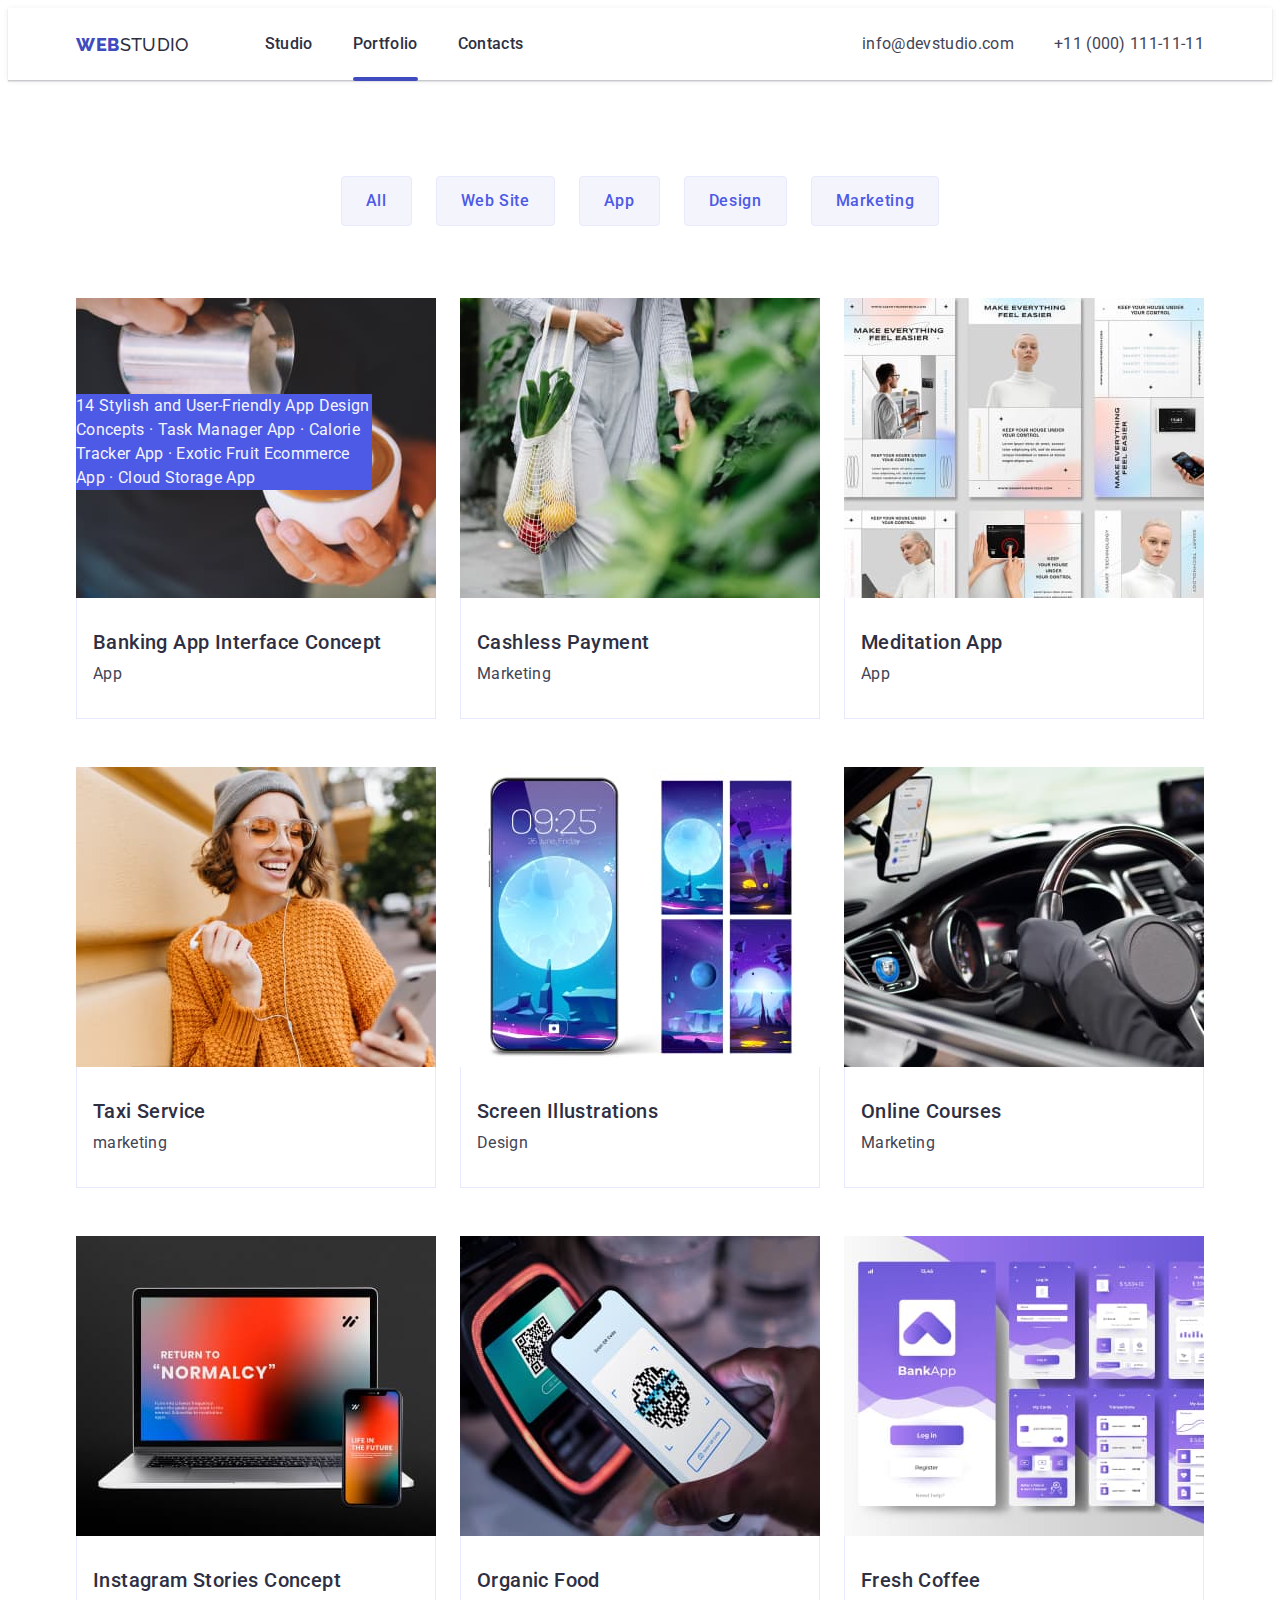
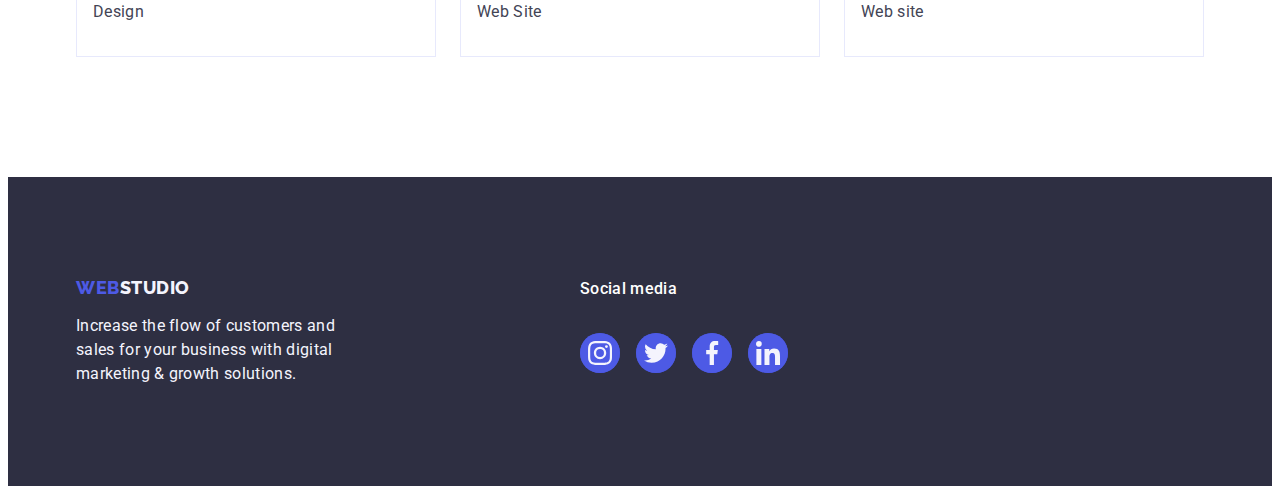
==== commit 1c87f416: "1.000101 alpha temik" ====
--- a/portfolio.html
+++ b/portfolio.html
@@ -81,13 +81,13 @@
                     width="360"
                     height="300"
                   />
-                  <div class="overlay">
-                    <p class="overlay-text">
-                      14 Stylish and User-Friendly App Design Concepts · Task
-                      Manager App · Calorie Tracker App · Exotic Fruit Ecommerce
-                      App · Cloud Storage App
-                    </p>
-                  </div>
+                  <!-- <div class="overlay"> -->
+                  <p class="overlay overlay-text">
+                    14 Stylish and User-Friendly App Design Concepts · Task
+                    Manager App · Calorie Tracker App · Exotic Fruit Ecommerce
+                    App · Cloud Storage App
+                  </p>
+                  <!-- </div> -->
                 </div>
                 <div class="portfolio-content">
                   <h2 class="portfolio-second">
--- a/css/styles.css
+++ b/css/styles.css
@@ -273,7 +273,7 @@
   background-color: #f4f4fd;
 }
 .other {
-  transition: 250ms cubic-bezier(0.4, 0, 0.2, 1),
+  transition: color 250ms cubic-bezier(0.4, 0, 0.2, 1),
     background-color 250ms cubic-bezier(0.4, 0, 0.2, 1),
     border-color 250ms cubic-bezier(0.4, 0, 0.2, 1),
     box-shadow 250ms cubic-bezier(0.4, 0, 0.2, 1);
@@ -283,10 +283,8 @@
   color: #ffffff;
   cursor: pointer;
   border: 1px solid transparent;
-  box-shadow: зі значенням 0px 3px 1px rgba(0, 0, 0, 0.1),
-    0px 2px 1px rgba(0, 0, 0, 0.08), 0px 2px 2px rgba(0, 0, 0, 0.12);
-  box-shadow: зі значенням 0px 3px 1px rgba(0, 0, 0, 0.1),
-    0px 2px 1px rgba(0, 0, 0, 0.08), 0px 2px 2px rgba(0, 0, 0, 0.12);
+  box-shadow: 0px 3px 1px rgba(0, 0, 0, 0.1), 0px 2px 1px rgba(0, 0, 0, 0.08),
+    0px 2px 2px rgba(0, 0, 0, 0.12);
 }
 
 .other:focus {
@@ -701,12 +699,11 @@
 
 .overlay-text {
   color: var(--cloud, #f4f4fd);
-  /* Body */
   font-family: Roboto;
   font-size: 16px;
   font-style: normal;
   font-weight: 400;
-  line-height: 24px; /* 150% */
+  line-height: 24px;
   letter-spacing: 0.32px;
   width: 296px;
   height: 96px;
@@ -772,7 +769,10 @@
   display: block;
 }
 
-.portfolio-card:hover,
+.portfolio-card:hover {
+  box-shadow: 0px 1px 6px rgba(46, 47, 66, 0.08),
+    0px 1px 1px rgba(46, 47, 66, 0.16), 0px 2px 1px rgba(46, 47, 66, 0.08);
+}
 .portfolio-card:focus {
   box-shadow: 0px 1px 6px rgba(46, 47, 66, 0.08),
     0px 1px 1px rgba(46, 47, 66, 0.16), 0px 2px 1px rgba(46, 47, 66, 0.08);
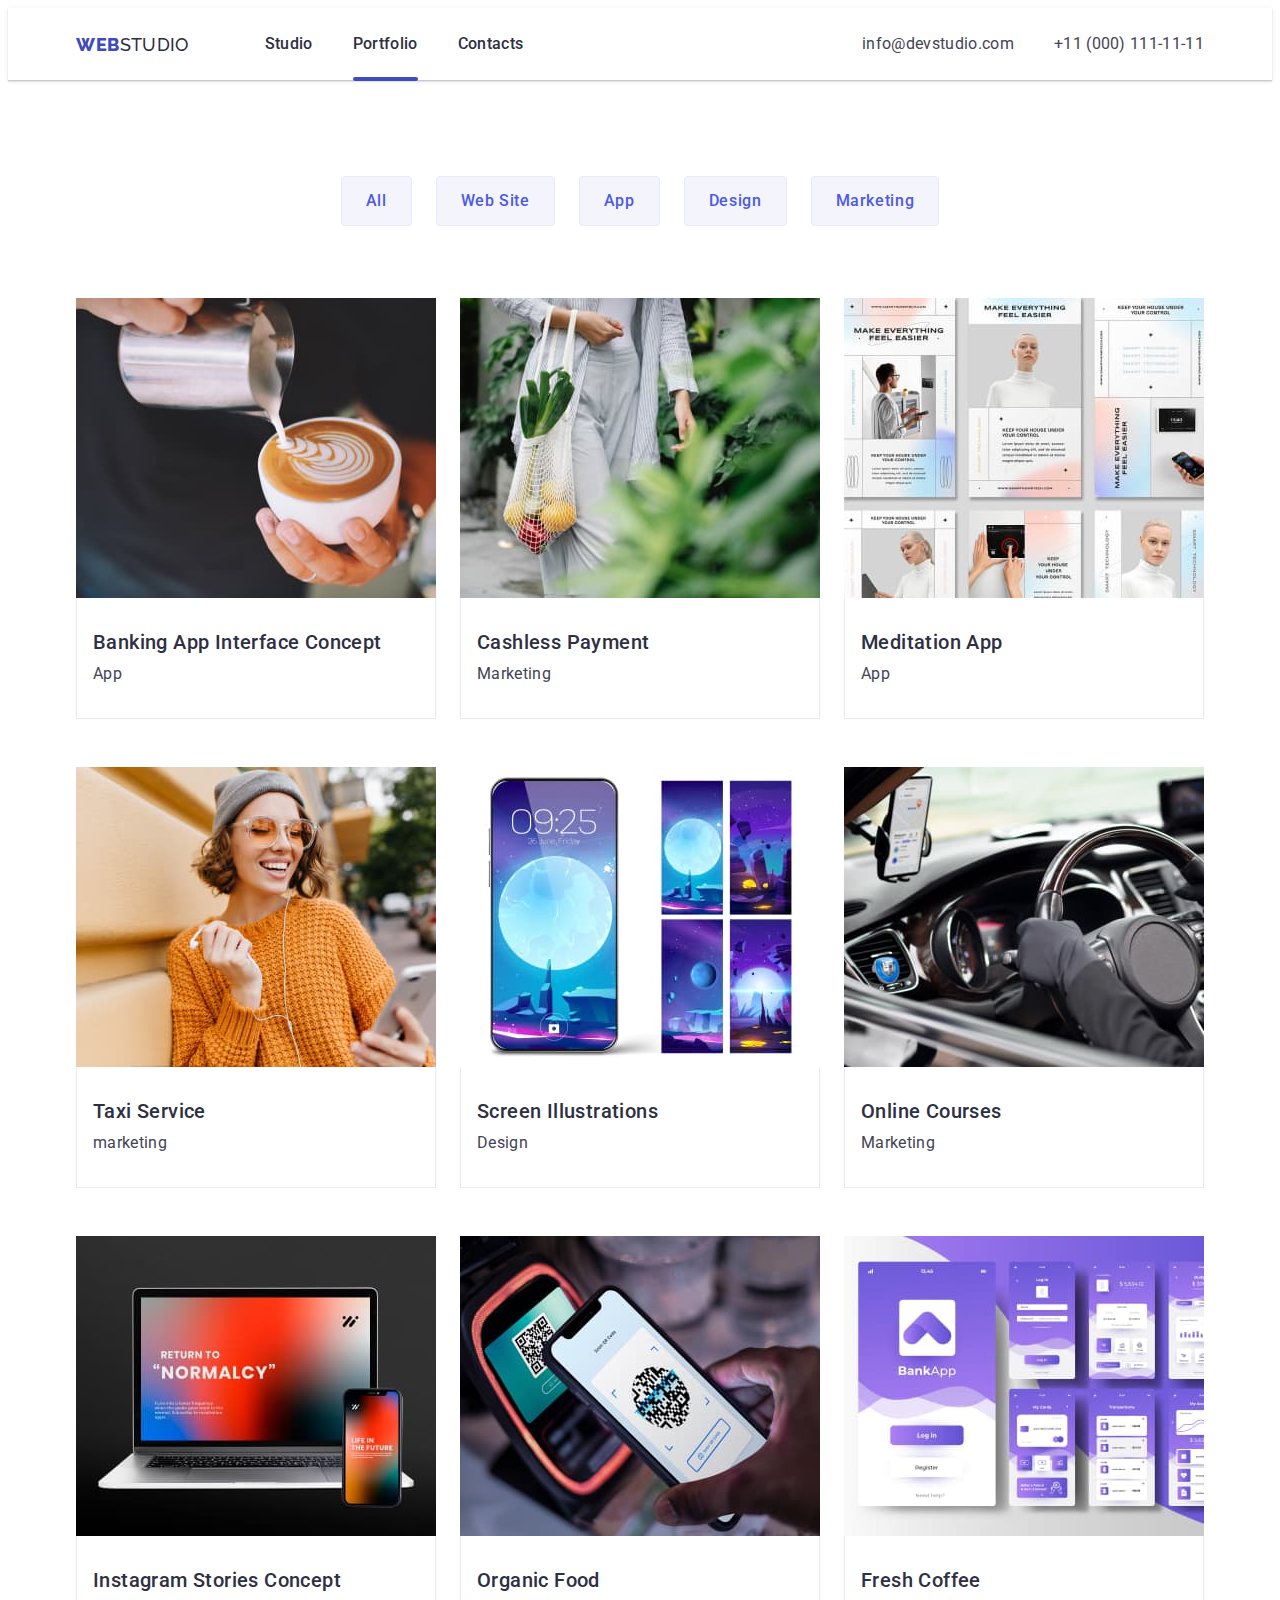
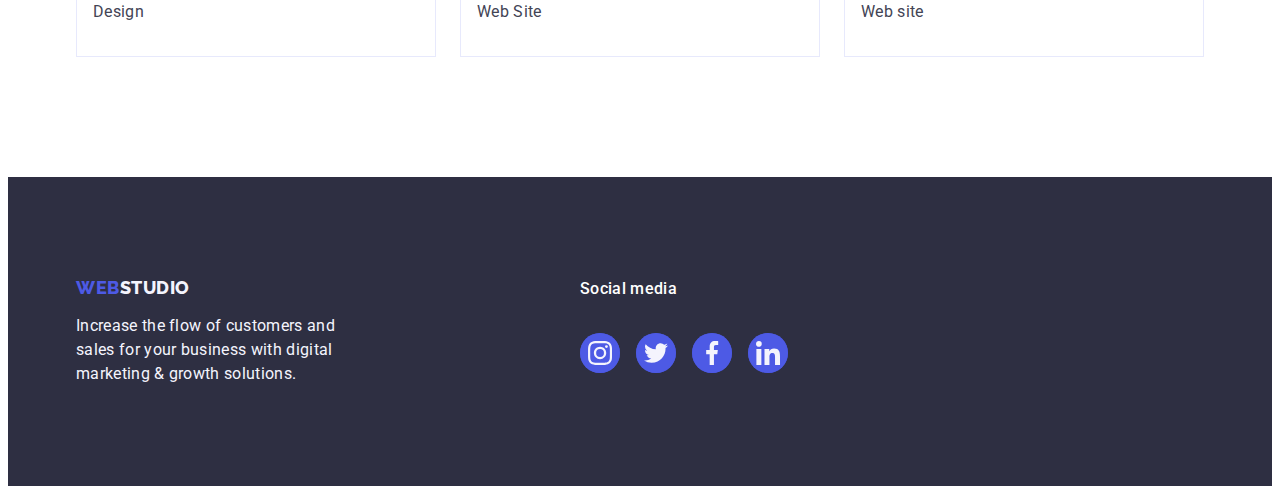
==== commit 590f6a27: "1.000014" ====
--- a/portfolio.html
+++ b/portfolio.html
@@ -106,13 +106,11 @@
                     width="360"
                     height="300"
                   />
-                  <div class="overlay">
-                    <p class="overlay-text">
-                      14 Stylish and User-Friendly App Design Concepts · Task
-                      Manager App · Calorie Tracker App · Exotic Fruit Ecommerce
-                      App · Cloud Storage App
-                    </p>
-                  </div>
+                  <p class="overlay overlay-text">
+                    14 Stylish and User-Friendly App Design Concepts · Task
+                    Manager App · Calorie Tracker App · Exotic Fruit Ecommerce
+                    App · Cloud Storage App
+                  </p>
                 </div>
                 <div class="portfolio-content">
                   <h2 class="portfolio-second">Cashless Payment</h2>
@@ -129,13 +127,11 @@
                     width="360"
                     height="300"
                   />
-                  <div class="overlay">
-                    <p class="overlay-text">
-                      14 Stylish and User-Friendly App Design Concepts · Task
-                      Manager App · Calorie Tracker App · Exotic Fruit Ecommerce
-                      App · Cloud Storage App
-                    </p>
-                  </div>
+                  <p class="overlay overlay-text">
+                    14 Stylish and User-Friendly App Design Concepts · Task
+                    Manager App · Calorie Tracker App · Exotic Fruit Ecommerce
+                    App · Cloud Storage App
+                  </p>
                 </div>
                 <div class="portfolio-content">
                   <h2 class="portfolio-second">Meditation App</h2>
@@ -152,13 +148,11 @@
                     width="360"
                     height="300"
                   />
-                  <div class="overlay">
-                    <p class="overlay-text">
-                      14 Stylish and User-Friendly App Design Concepts · Task
-                      Manager App · Calorie Tracker App · Exotic Fruit Ecommerce
-                      App · Cloud Storage App
-                    </p>
-                  </div>
+                  <p class="overlay overlay-text">
+                    14 Stylish and User-Friendly App Design Concepts · Task
+                    Manager App · Calorie Tracker App · Exotic Fruit Ecommerce
+                    App · Cloud Storage App
+                  </p>
                 </div>
                 <div class="portfolio-content">
                   <h2 class="portfolio-second">Taxi Service</h2>
@@ -175,13 +169,11 @@
                     width="360"
                     height="300"
                   />
-                  <div class="overlay">
-                    <p class="overlay-text">
-                      14 Stylish and User-Friendly App Design Concepts · Task
-                      Manager App · Calorie Tracker App · Exotic Fruit Ecommerce
-                      App · Cloud Storage App
-                    </p>
-                  </div>
+                  <p class="overlay overlay-text">
+                    14 Stylish and User-Friendly App Design Concepts · Task
+                    Manager App · Calorie Tracker App · Exotic Fruit Ecommerce
+                    App · Cloud Storage App
+                  </p>
                 </div>
                 <div class="portfolio-content">
                   <h2 class="portfolio-second">Screen Illustrations</h2>
@@ -198,13 +190,11 @@
                     width="360"
                     height="300"
                   />
-                  <div class="overlay">
-                    <p class="overlay-text">
-                      14 Stylish and User-Friendly App Design Concepts · Task
-                      Manager App · Calorie Tracker App · Exotic Fruit Ecommerce
-                      App · Cloud Storage App
-                    </p>
-                  </div>
+                  <p class="overlay overlay-text">
+                    14 Stylish and User-Friendly App Design Concepts · Task
+                    Manager App · Calorie Tracker App · Exotic Fruit Ecommerce
+                    App · Cloud Storage App
+                  </p>
                 </div>
                 <div class="portfolio-content">
                   <h2 class="portfolio-second">Online Courses</h2>
@@ -221,13 +211,11 @@
                     width="360"
                     height="300"
                   />
-                  <div class="overlay">
-                    <p class="overlay-text">
-                      14 Stylish and User-Friendly App Design Concepts · Task
-                      Manager App · Calorie Tracker App · Exotic Fruit Ecommerce
-                      App · Cloud Storage App
-                    </p>
-                  </div>
+                  <p class="overlay overlay-text">
+                    14 Stylish and User-Friendly App Design Concepts · Task
+                    Manager App · Calorie Tracker App · Exotic Fruit Ecommerce
+                    App · Cloud Storage App
+                  </p>
                 </div>
                 <div class="portfolio-content">
                   <h2 class="portfolio-second">Instagram Stories Concept</h2>
@@ -244,13 +232,11 @@
                     width="360"
                     height="300"
                   />
-                  <div class="overlay">
-                    <p class="overlay-text">
-                      14 Stylish and User-Friendly App Design Concepts · Task
-                      Manager App · Calorie Tracker App · Exotic Fruit Ecommerce
-                      App · Cloud Storage App
-                    </p>
-                  </div>
+                  <p class="overlay overlay-text">
+                    14 Stylish and User-Friendly App Design Concepts · Task
+                    Manager App · Calorie Tracker App · Exotic Fruit Ecommerce
+                    App · Cloud Storage App
+                  </p>
                 </div>
                 <div class="portfolio-content">
                   <h2 class="portfolio-second">Organic Food</h2>
@@ -267,13 +253,11 @@
                     width="360"
                     height="300"
                   />
-                  <div class="overlay">
-                    <p class="overlay-text">
-                      14 Stylish and User-Friendly App Design Concepts · Task
-                      Manager App · Calorie Tracker App · Exotic Fruit Ecommerce
-                      App · Cloud Storage App
-                    </p>
-                  </div>
+                  <p class="overlay overlay-text">
+                    14 Stylish and User-Friendly App Design Concepts · Task
+                    Manager App · Calorie Tracker App · Exotic Fruit Ecommerce
+                    App · Cloud Storage App
+                  </p>
                 </div>
                 <div class="portfolio-content">
                   <h2 class="portfolio-second">Fresh Coffee</h2>
--- a/css/styles.css
+++ b/css/styles.css
@@ -167,10 +167,10 @@
   color: var(--dark-color);
 }
 
-.list p {
-  line-height: 1.5;
-  letter-spacing: 0.02em;
-}
+/* .list p {
+  line-height: 1.5;
+  letter-spacing: 0.02em;
+} */
 
 .section-third-h-second {
   font-size: 36px;
@@ -698,6 +698,8 @@
 }
 
 .overlay-text {
+  display: flex;
+  align-items: flex-start;
   color: var(--cloud, #f4f4fd);
   font-family: Roboto;
   font-size: 16px;
@@ -705,8 +707,9 @@
   font-weight: 400;
   line-height: 24px;
   letter-spacing: 0.32px;
-  width: 296px;
-  height: 96px;
+  padding: 40px 32px;
+  /* width: 296px;
+  height: 96px; */
 }
 
 .portfolio-table-ani {
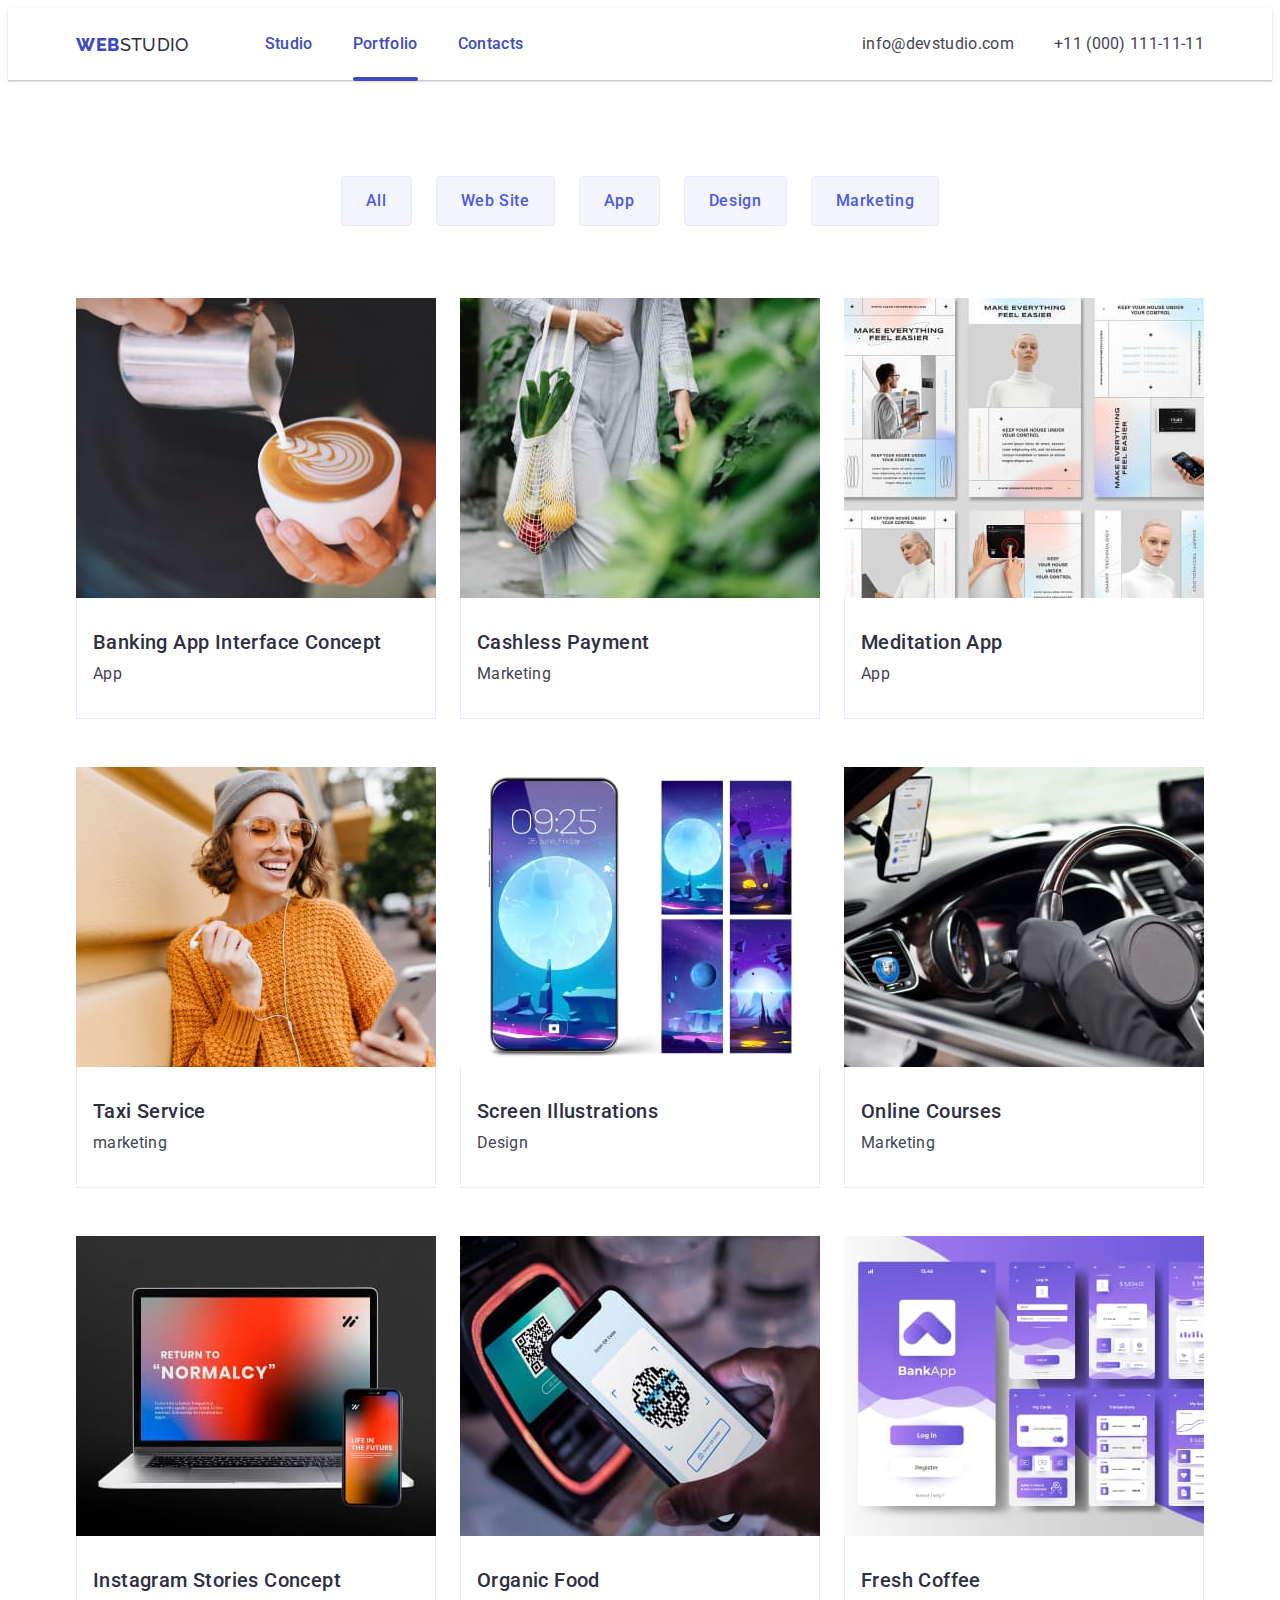
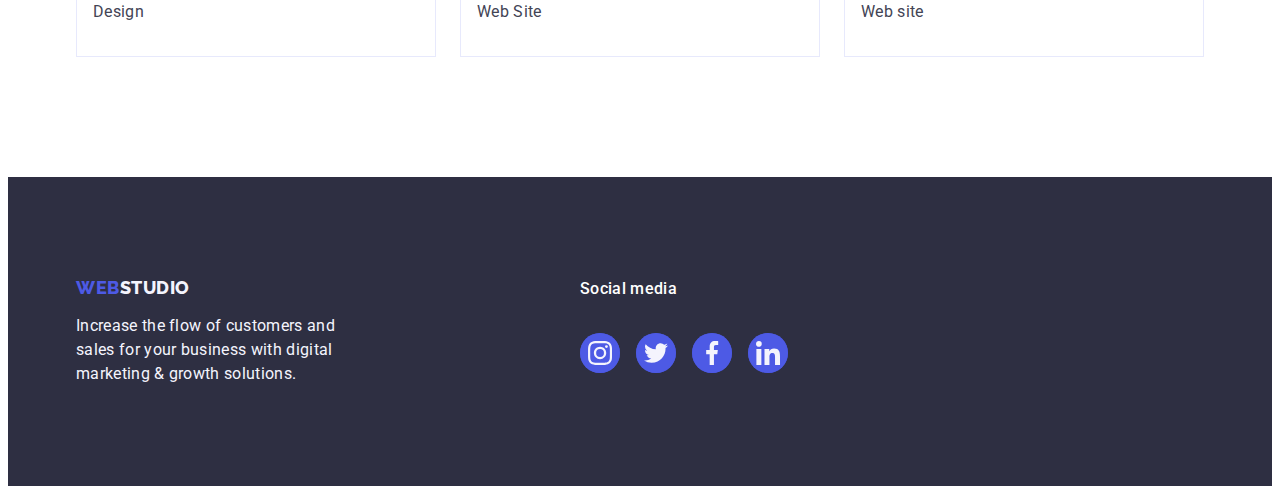
==== commit 8f44af16: "1.2" ====
--- a/portfolio.html
+++ b/portfolio.html
@@ -270,7 +270,7 @@
       </section>
     </main>
     <footer class="footer">
-      <div class="container">
+      <div class="container footer-all">
         <div class="footer-logo-container">
           <a href="./index.html" class="footer-logo link"
             >Web<span class="footer-span">Studio</span></a
--- a/css/styles.css
+++ b/css/styles.css
@@ -80,10 +80,10 @@
   font-weight: 500;
   line-height: 1.5;
   letter-spacing: 0.02em;
-  color: var(--dark-color);
+  color: #404bbf;
   padding-bottom: 24px;
   padding-top: 24px;
-  transition: color 250ms ease;
+  transition: color 250ms cubic-bezier(0.4, 0, 0.2, 1);
 }
 
 .list {
@@ -115,6 +115,7 @@
     url(../images/herobg.jpg);
   background-repeat: no-repeat;
   background-position: center;
+  background-size: cover;
 }
 
 .h-main {
@@ -146,7 +147,7 @@
   padding: 16px 32px;
   margin-right: auto;
   margin-left: auto;
-  transition: background-color 250ms ease;
+  transition: background-color 250ms cubic-bezier(0.4, 0, 0.2, 1);
 }
 
 .btn-main:hover {
@@ -292,8 +293,8 @@
   color: #ffffff;
   cursor: pointer;
   border: 1px solid transparent;
-  box-shadow: зі значенням 0px 3px 1px rgba(0, 0, 0, 0.1),
-    0px 2px 1px rgba(0, 0, 0, 0.08), 0px 2px 2px rgba(0, 0, 0, 0.12);
+  box-shadow: 0px 3px 1px rgba(0, 0, 0, 0.1), 0px 2px 1px rgba(0, 0, 0, 0.08),
+    0px 2px 2px rgba(0, 0, 0, 0.12);
 }
 
 .buttons-section-first {
@@ -391,6 +392,12 @@
 
 .contacts-list-container {
   gap: 40px;
+  transition: color 250ms cubic-bezier(0.4, 0, 0.2, 1);
+}
+
+.contacts-list-container:hover,
+.contacts-list-container:focus {
+  color: var(--pressed-state-color);
 }
 
 .section-second-list-container {
@@ -517,7 +524,6 @@
   font-size: 36px;
   font-style: normal;
   font-weight: 700;
-  line-height: 40px;
   letter-spacing: 0.72px;
   text-transform: capitalize;
   margin-bottom: 72px;
@@ -531,6 +537,7 @@
 
 .list-advantages-box {
   border-radius: 4px;
+  margin-bottom: 8px;
   background: var(--cloud, #f4f4fd);
   width: 264px;
   height: 112px;
@@ -642,9 +649,9 @@
   left: 0;
   width: 100%;
   height: 100%;
-  background-color: rgba(46, 47, 66, 0.7);
-  transition: transform 250ms ease-in opacity 250ms ease-out;
-  transition: opacity 250ms ease-out, visibility 250ms ease-out;
+  background-color: rgba(46, 47, 66, 0.4);
+  transition: opacity 250ms cubic-bezier(0.4, 0, 0.2, 1),
+    visibility 250ms cubic-bezier(0.4, 0, 0.2, 1);
 }
 
 .modal {
@@ -670,6 +677,9 @@
 }
 
 .modal-btn {
+  width: 24px;
+  height: 24px;
+  border-radius: 50%;
   position: absolute;
   top: 24px;
   right: 24px;
@@ -677,7 +687,21 @@
   align-items: center;
   justify-content: center;
   padding: 0;
-  background-color: transparent;
+  background-color: #e7e9fc;
+  border: 1px solid rgba(0, 0, 0, 0.1);
+  cursor: pointer;
+  transition: background-color 250ms cubic-bezier(0.4, 0, 0.2, 1),
+    border 250ms cubic-bezier(0.4, 0, 0.2, 1);
+}
+
+.modal-btn:hover,
+.modal-btn:focus {
+  background-color: var(--pressed-state-color);
+  fill: #ffffff;
+}
+
+.modal-btn-icon {
+  transition: fill 250ms cubic-bezier(0.4, 0, 0.2, 1);
 }
 
 .overlay {
@@ -738,6 +762,9 @@
   justify-content: center;
   transition: background-color 250ms cubic-bezier(0.4, 0, 0.2, 1);
 }
+.footer-all {
+  align-items: baseline;
+}
 
 .social-media-links {
   width: 100%;
@@ -747,6 +774,12 @@
   display: flex;
   align-items: center;
   justify-content: center;
+  transition: background-color 250ms cubic-bezier(0.4, 0, 0.2, 1);
+}
+
+.social-media-links:hover,
+.social-media-links:focus {
+  background-color: var(--pressed-state-color);
 }
 
 .customers-links {
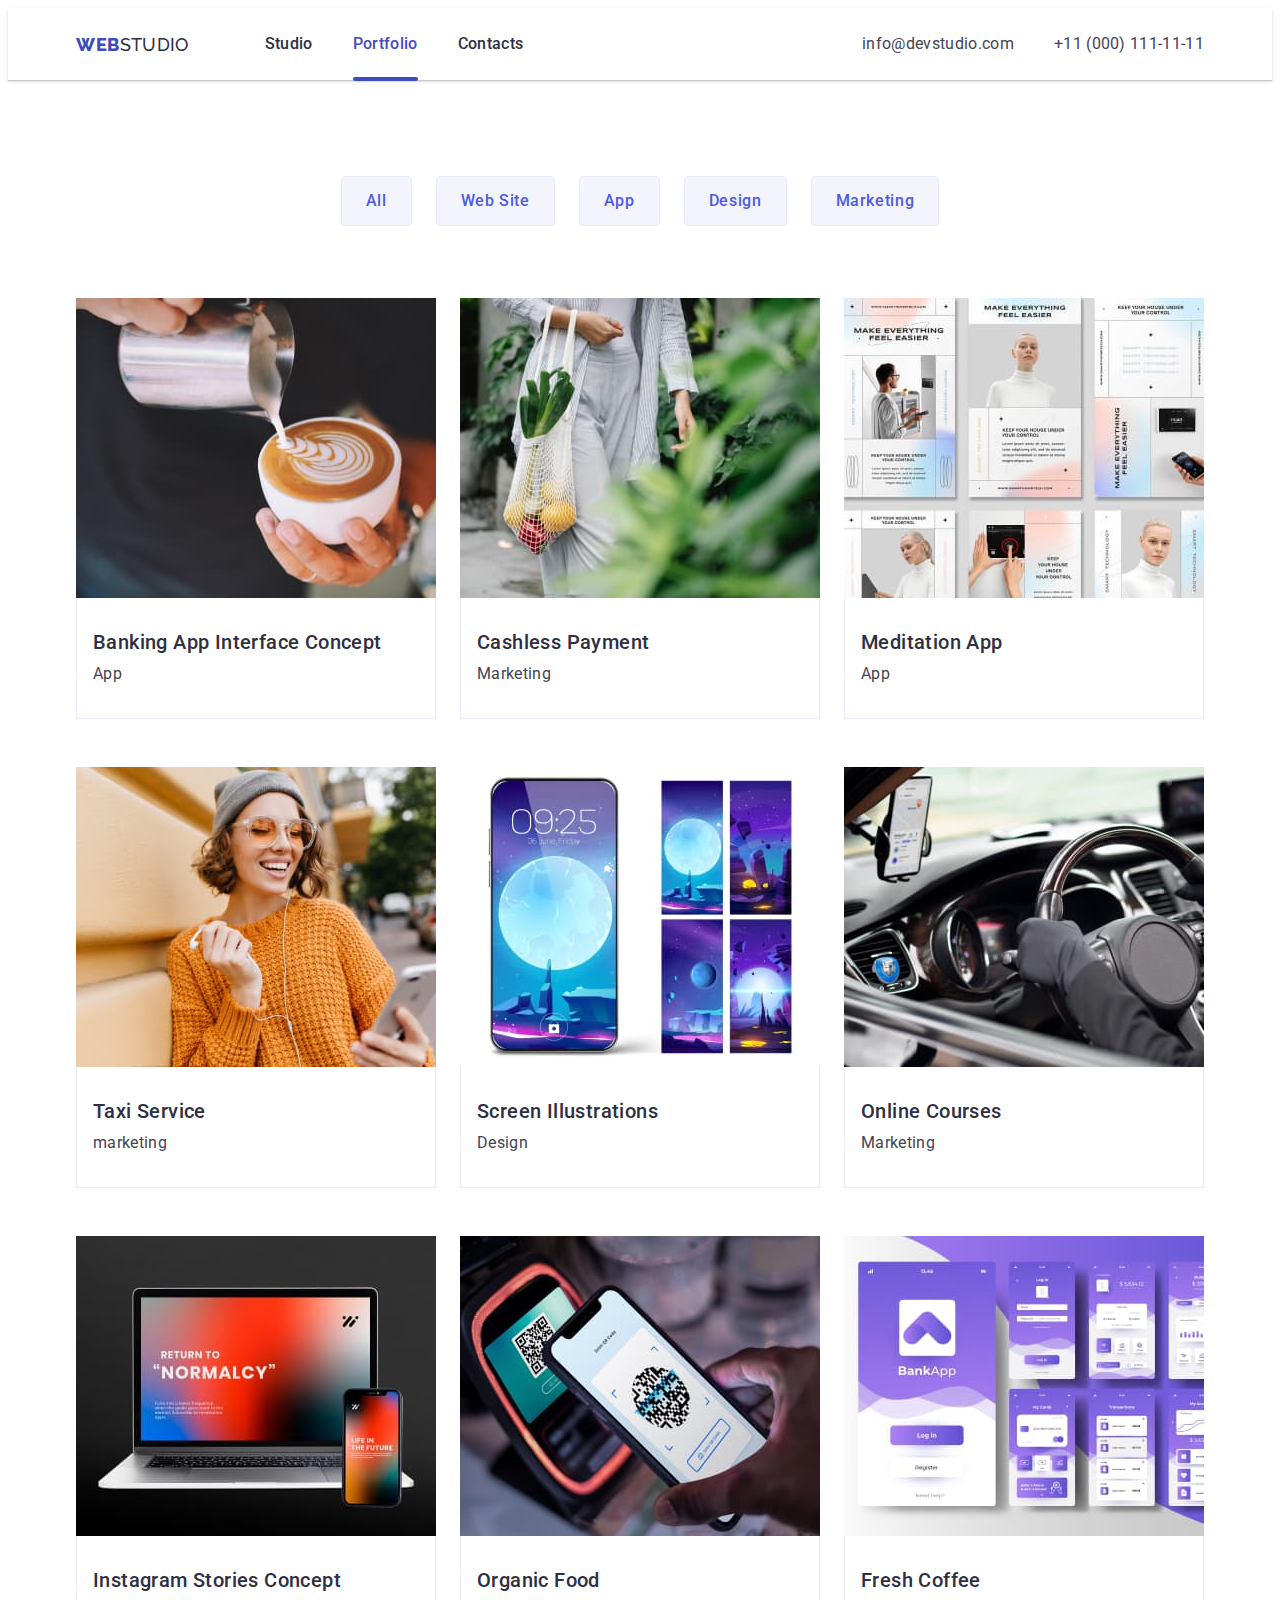
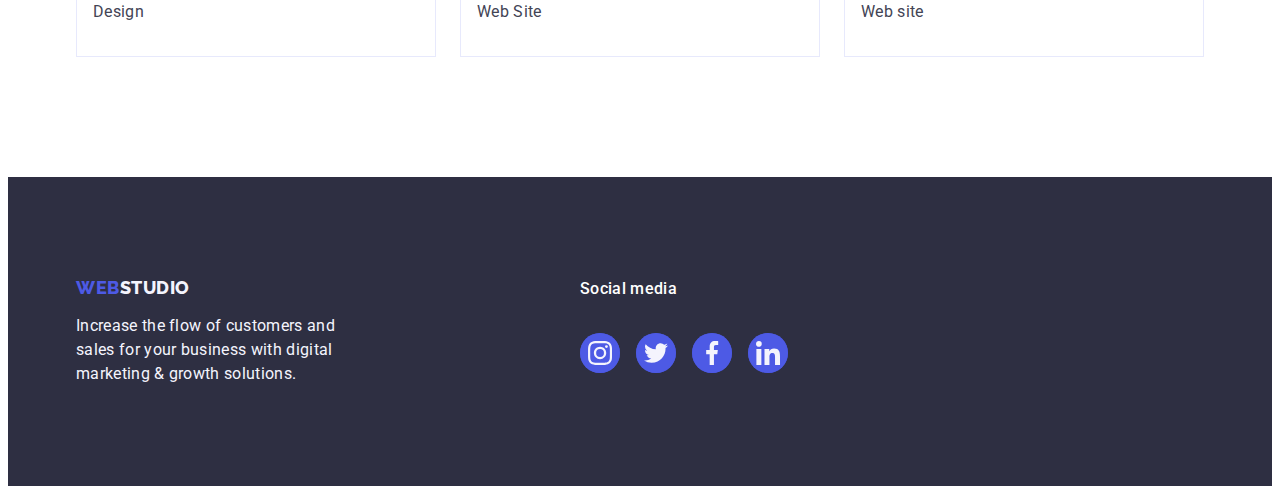
==== commit 89415b51: "2.1" ====
--- a/portfolio.html
+++ b/portfolio.html
@@ -73,7 +73,7 @@
           </ul>
           <ul class="list portfolio-table-section-first">
             <li class="portfolio-list-table">
-              <a class="link portfolio-card">
+              <a class="link portfolio-card" href="">
                 <div class="portfolio-table-ani">
                   <img
                     src="./images/portfolio-1.jpg"
@@ -98,7 +98,7 @@
               </a>
             </li>
             <li class="portfolio-list-table">
-              <a class="link portfolio-card">
+              <a class="link portfolio-card" href="">
                 <div class="portfolio-table-ani">
                   <img
                     src="./images/portfolio-2.jpg"
@@ -119,7 +119,7 @@
               </a>
             </li>
             <li class="portfolio-list-table">
-              <a class="link portfolio-card">
+              <a class="link portfolio-card" href="">
                 <div class="portfolio-table-ani">
                   <img
                     src="./images/portfolio-3.jpg"
@@ -140,7 +140,7 @@
               </a>
             </li>
             <li class="portfolio-list-table">
-              <a class="link portfolio-card">
+              <a class="link portfolio-card" href="">
                 <div class="portfolio-table-ani">
                   <img
                     src="./images/portfolio-4.jpg"
@@ -161,7 +161,7 @@
               </a>
             </li>
             <li class="portfolio-list-table">
-              <a class="link portfolio-card">
+              <a class="link portfolio-card" href="">
                 <div class="portfolio-table-ani">
                   <img
                     src="./images/portfolio-5.jpg"
@@ -182,7 +182,7 @@
               </a>
             </li>
             <li class="portfolio-list-table">
-              <a class="link portfolio-card">
+              <a class="link portfolio-card" href="">
                 <div class="portfolio-table-ani">
                   <img
                     src="./images/portfolio-6.jpg"
@@ -203,7 +203,7 @@
               </a>
             </li>
             <li class="portfolio-list-table">
-              <a class="link portfolio-card">
+              <a class="link portfolio-card" href="">
                 <div class="portfolio-table-ani">
                   <img
                     src="./images/portfolio-7.jpg"
@@ -224,7 +224,7 @@
               </a>
             </li>
             <li class="portfolio-list-table">
-              <a class="link portfolio-card">
+              <a class="link portfolio-card" href="">
                 <div class="portfolio-table-ani">
                   <img
                     src="./images/portfolio-8.jpg"
@@ -245,7 +245,7 @@
               </a>
             </li>
             <li class="portfolio-list-table">
-              <a class="link portfolio-card">
+              <a class="link portfolio-card" href="">
                 <div class="portfolio-table-ani">
                   <img
                     src="./images/portfolio-9.jpg"
--- a/css/styles.css
+++ b/css/styles.css
@@ -68,8 +68,11 @@
   line-height: 1.5;
   letter-spacing: 0.02em;
 }
+
 .link {
   text-decoration: none;
+  display: block;
+
 }
 
 .menu-list-item {
@@ -80,7 +83,7 @@
   font-weight: 500;
   line-height: 1.5;
   letter-spacing: 0.02em;
-  color: #404bbf;
+  color: var(--dark-color);
   padding-bottom: 24px;
   padding-top: 24px;
   transition: color 250ms cubic-bezier(0.4, 0, 0.2, 1);
@@ -513,10 +516,6 @@
   transition: box-shadow 250ms cubic-bezier(0.4, 0, 0.2, 1);
 }
 
-.portfolio-list-table:hover,
-.portfolio-list-table:focus {
-}
-
 .section-fifth-h-second {
   color: var(--dark-color);
   line-height: 1.11;
@@ -569,6 +568,10 @@
   bottom: -1px;
 }
 
+.current {
+  color: var(--pressed-state-color);
+}
+
 .social-media-container {
   display: flex;
   align-items: center;
@@ -589,7 +592,6 @@
   width: calc((100% - 120px) / 6);
   height: 88px;
   border-radius: 4px;
-  border: 1px solid var(--lightslate, #8e8f99);
 }
 
 .footer-icons {
@@ -656,7 +658,7 @@
 
 .modal {
   width: 408px;
-  height: 584px;
+  min-height: 584px;
 
   border-radius: 4px;
   background: var(--dairy, #fcfcfc);
@@ -669,6 +671,7 @@
 
   transform: translateX(-50%) translateY(-50%);
   opacity: 1;
+  transition: transform 250ms cubic-bezier(0.4, 0, 0.2, 1);
 }
 
 .backdrop.is-hidden .modal {
@@ -698,6 +701,7 @@
 .modal-btn:focus {
   background-color: var(--pressed-state-color);
   fill: #ffffff;
+  border: none;
 }
 
 .modal-btn-icon {
@@ -732,6 +736,7 @@
   line-height: 24px;
   letter-spacing: 0.32px;
   padding: 40px 32px;
+  transition: transform 250ms cubic-bezier(0.4, 0, 0.2, 1);
   /* width: 296px;
   height: 96px; */
 }
@@ -739,14 +744,18 @@
 .portfolio-table-ani {
   position: relative;
   overflow: hidden;
-}
-
-.portfolio-table-ani:hover .overlay {
+  transition: box-shadow 250ms cubic-bezier(0.4, 0, 0.2, 1);
+}
+
+.portfolio-card:hover .overlay-text, 
+.portfolio-card:focus .overlay-text {
   transform: translateY(0);
 }
 
-.portfolio-list-table:hover {
-  background: var(--white, #fff);
+
+.portfolio-list-table:hover,
+.portfolio-list-table:focus {
+  /* background: var(--white, #fff); */
   box-shadow: 0px 2px 1px 0px rgba(46, 47, 66, 0.08),
     0px 1px 1px 0px rgba(46, 47, 66, 0.16),
     0px 1px 6px 0px rgba(46, 47, 66, 0.08);
@@ -802,14 +811,11 @@
 }
 
 .portfolio-card {
-  display: block;
-}
-
-.portfolio-card:hover {
-  box-shadow: 0px 1px 6px rgba(46, 47, 66, 0.08),
-    0px 1px 1px rgba(46, 47, 66, 0.16), 0px 2px 1px rgba(46, 47, 66, 0.08);
-}
-.portfolio-card:focus {
+  /* display: block; */
+  transition: box-shadow 250ms cubic-bezier(0.4, 0, 0.2, 1);
+}
+
+.portfolio-card:hover, .portfolio-card:focus {
   box-shadow: 0px 1px 6px rgba(46, 47, 66, 0.08),
     0px 1px 1px rgba(46, 47, 66, 0.16), 0px 2px 1px rgba(46, 47, 66, 0.08);
 }
